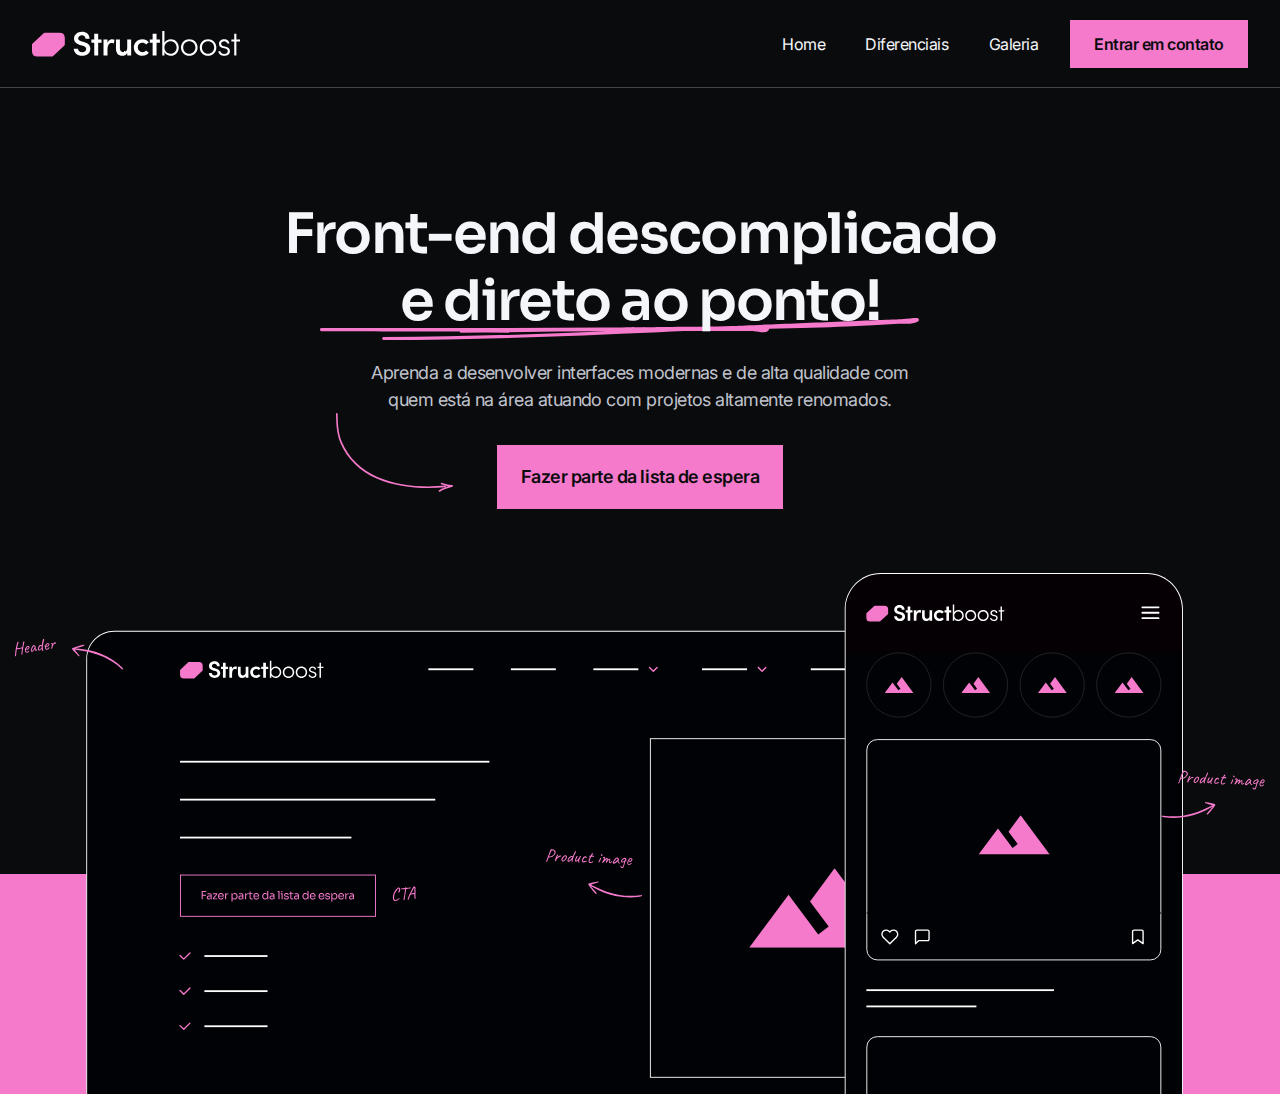
==== index.html @ 27dfd5f9 "aula 07 - section hero done" ====
<!DOCTYPE html>
<html lang="pt-br">
  <head>
    <meta charset="UTF-8" />
    <meta name="viewport" content="width=device-width, initial-scale=1.0" />
    <link rel="preconnect" href="https://fonts.googleapis.com" />
    <link rel="preconnect" href="https://fonts.gstatic.com" crossorigin />
    <link
      href="https://fonts.googleapis.com/css2?family=Sora:wght@100..800&display=swap"
      rel="stylesheet"
    />
    <link rel="preconnect" href="https://fonts.googleapis.com" />
    <link rel="preconnect" href="https://fonts.gstatic.com" crossorigin />
    <link
      href="https://fonts.googleapis.com/css2?family=Inter:wght@100..900&display=swap"
      rel="stylesheet"
    />
    <link rel="stylesheet" href="css/main.css" />
    <link rel="stylesheet" href="css/components.css" />
    <link rel="stylesheet" href="css/grid.css" />
    <link rel="stylesheet" href="css/typograph.css" />
    <link rel="stylesheet" href="css/variables.css" />
    <link rel="stylesheet" href="css/reset.css" />
    <title>Structboost</title>
  </head>
  <body>
    <header>
      <div class="container">
        <a href="index.html" class="logo">
          <img src="imgs/logo.svg" alt="Logo Structboost" title="Structboost" />
        </a>
        <nav>
          <ul>
            <li><a href="#">Home</a></li>
            <li><a href="#">Diferenciais</a></li>
            <li><a href="#">Galeria</a></li>
          </ul>
          <button class="btn-primary">Entrar em contato</button>
        </nav>
      </div>
    </header>
    <section class="s-hero">
      <div class="container">
        <div class="text">
          <h1>Front-end descomplicado e direto ao ponto!</h1>
          <p>
            Aprenda a desenvolver interfaces modernas e de alta qualidade com
            quem está na área atuando com projetos altamente renomados.
          </p>
          <button class="btn-primary lg">Fazer parte da lista de espera</button>
          <img src="imgs/arrow.svg" class="arrow" alt="Imagem da seta" />
        </div>
      </div>
      <img
        src="imgs/hero-image.svg"
        alt="Ilustra Hero Imagem"
        class="ilustra"
      />
    </section>
  </body>
</html>
---- css/main.css ----
header {
  width: 100%;
  height: 8.8rem;
  display: flex;
  align-items: center;
  border-bottom: 1px solid rgba(255, 255, 255, 0.24);
}

header .container {
  display: flex;
  align-items: center;
  justify-content: space-between;
}

header nav {
  display: flex;
  align-items: center;
  gap: 3.2rem;
}

header nav ul {
  display: flex;
  /* align-items: center; NAO MUDA NADA */
  gap: 4rem;
}

header nav a {
  letter-spacing: -0.03em;
  letter-spacing: -0.48px;
  color: var(--gray-100);
  font-size: 1.6rem;
  transition: opacity 0.3s ease;
}

header nav a:hover {
  opacity: 0.7;
}

.s-hero {
  position: relative;
  width: 100%;
  padding-top: 11.3rem;
  /* height: 106.2rem; */

  display: flex;
  flex-direction: column;
  align-items: center;
  overflow: hidden;
}

.s-hero::after {
  content: "";
  width: 100%;
  height: 22rem;
  background-color: var(--pink-10);
  position: absolute;
  left: 0;
  bottom: 0;
  z-index: -1;
}

.s-hero .text {
  width: 100%;
  max-width: 71.9rem;
  margin: 0 auto;
  text-align: center;
  margin-bottom: 6.4rem;
  position: relative;
}

.s-hero .text h1 {
  font-weight: 600;
  letter-spacing: -0.03em;
  position: relative;
}

.s-hero .text h1::before {
  content: "";
  width: 100%;
  max-width: 59.9rem;
  height: 2.2rem;
  position: absolute;
  left: 3.9rem;
  bottom: -5px;
  background: url("/imgs/strokes.svg") no-repeat center center;
  z-index: -1;
}

.s-hero .text p {
  letter-spacing: -0.03em;
  color: var(--gray-300);

  max-width: 55.6rem;
  margin: 2.4rem auto 3.2rem auto;
}

.s-hero .text .arrow {
  position: absolute;
  left: 5.5rem;
  bottom: 1.7rem;
}

.s-hero .ilustra {
  padding: 0 15px;
}
---- css/components.css ----
.btn-primary {
  padding: 1.6rem 2.4rem;
  background-color: var(--pink-10);
  font-weight: 600;
  font-size: 1.6rem;
  line-height: 100%;
  letter-spacing: -0.48px;
  color: var(--gray-900);
  transition: background-color 0.3s ease;
}

.btn-primary.lg {
  padding: 2.3rem 2.4rem;
  font-size: 1.8rem;
}

.btn-primary.white {
  background-color: #fff;
}

.btn-primary.white:hover {
  background-color: var(--gray-900);
  color: #fff;
}

.btn-primary:hover {
  background-color: var(--pink-20);
}

.s-transformando {
  display: flex;
  gap: 3.2rem;
}

.item-digital {
  flex: 1;
  max-width: 38.4rem;
}

.item-digital .icon {
  width: 40px;
  height: 40px;
  display: flex;
  align-items: center;
  justify-content: center;
  margin-bottom: 1.6rem;
}

.item-digital .info h6 {
  margin-bottom: 0.8rem;
}

.item-digital .info p {
  color: var(--gray-600);
}

.card-post {
  padding: 2.4rem;
  border: 2px solid rgba(255, 255, 255, 0.08);
  background-color: rgba(255, 255, 255, 0.02);
}

.card-post .tag {
  display: inline-block;
  padding: 0.8rem 2.2rem;
  border-radius: 100px;
  text-transform: uppercase;
  background: rgba(255, 255, 255, 0.1);

  font-family: var(--second-family);
  font-weight: 600;
  font-size: 1.4rem;
  line-height: 100%;
  letter-spacing: 0.126rem;
  color: var(--gray-100);
  margin-bottom: 4.5rem;
}

.card-post .image {
  width: 100%;
  display: flex;
  align-items: center;
  justify-content: center;
  margin-bottom: 6.4rem;
}

.card-post .text {
  width: 100%;
  /* max-width: 48.2rem; tive que aumentar pra ficar so em 2 linhas */
  max-width: 50.8rem;
}

.card-post .text h6 {
  letter-spacing: -0.66px;
  margin-bottom: 0.8rem;
}

.card-post .text p {
  font-size: 1.6rem;
  /* letter-spacing: 0.48px; tava impedidndo de ficar igual o design */
  color: var(--gray-600);
}
---- css/grid.css ----
.container {
  /*sempre pegar a largura toda do seu parent*/
  width: 100%;
  /*crescer até esse valor, pode diminuir, mas nunca ultrapassar 
    calculo do max-width:
    1 - 1216px 
    é retirado 30 desse valor por causa do padding 15px (30px)
    então somamos, o padding dado ao max-width: 1216 + 30 = 1246
  */
  max-width: 124.6rem;
  /* espaço de respiro, quando tivermos em telas menores que max-width */
  padding: 0 1.5rem;
  /* centralizar o container e seu conteudo */
  margin: 0 auto;
}
---- css/typograph.css ----
h1,
h2,
h3,
h4,
h5,
h6 {
  font-family: var(--second-family);
  line-height: 120%;
}

h1,
h2,
h3,
h4 {
  font-weight: 700;
}

h5,
h6 {
  font-weight: 600;
}

h1 {
  font-size: 5.6rem;
}

h2 {
  font-size: 4.8rem;
}

h3 {
  font-size: 4rem;
}

h4 {
  font-size: 2.8rem;
}

h5 {
  font-size: 2.4rem;
}

h6 {
  /* no figma mostra font-weight: 700 */
  font-size: 2.2rem;
}

p {
  font-size: 1.8rem;
  line-height: 150%;
}
---- css/variables.css ----
:root {
  --pink-10: #f67acb;
  --pink-20: #cf62a9;
  --pink-30: #9d457f;

  --gray-900: #0a0b0d;
  --gray-800: #393b42;
  --gray-700: #5c5f69;
  --gray-600: #787c87;
  --gray-500: #979ba6;
  --gray-400: #abafba;
  --gray-300: #c0c3cc;
  --gray-200: #dfe1e8;
  --gray-100: #f5f6fa;

  --font-family: "Inter", sans-serif;
  --second-family: "Sora", sans-serif;
}
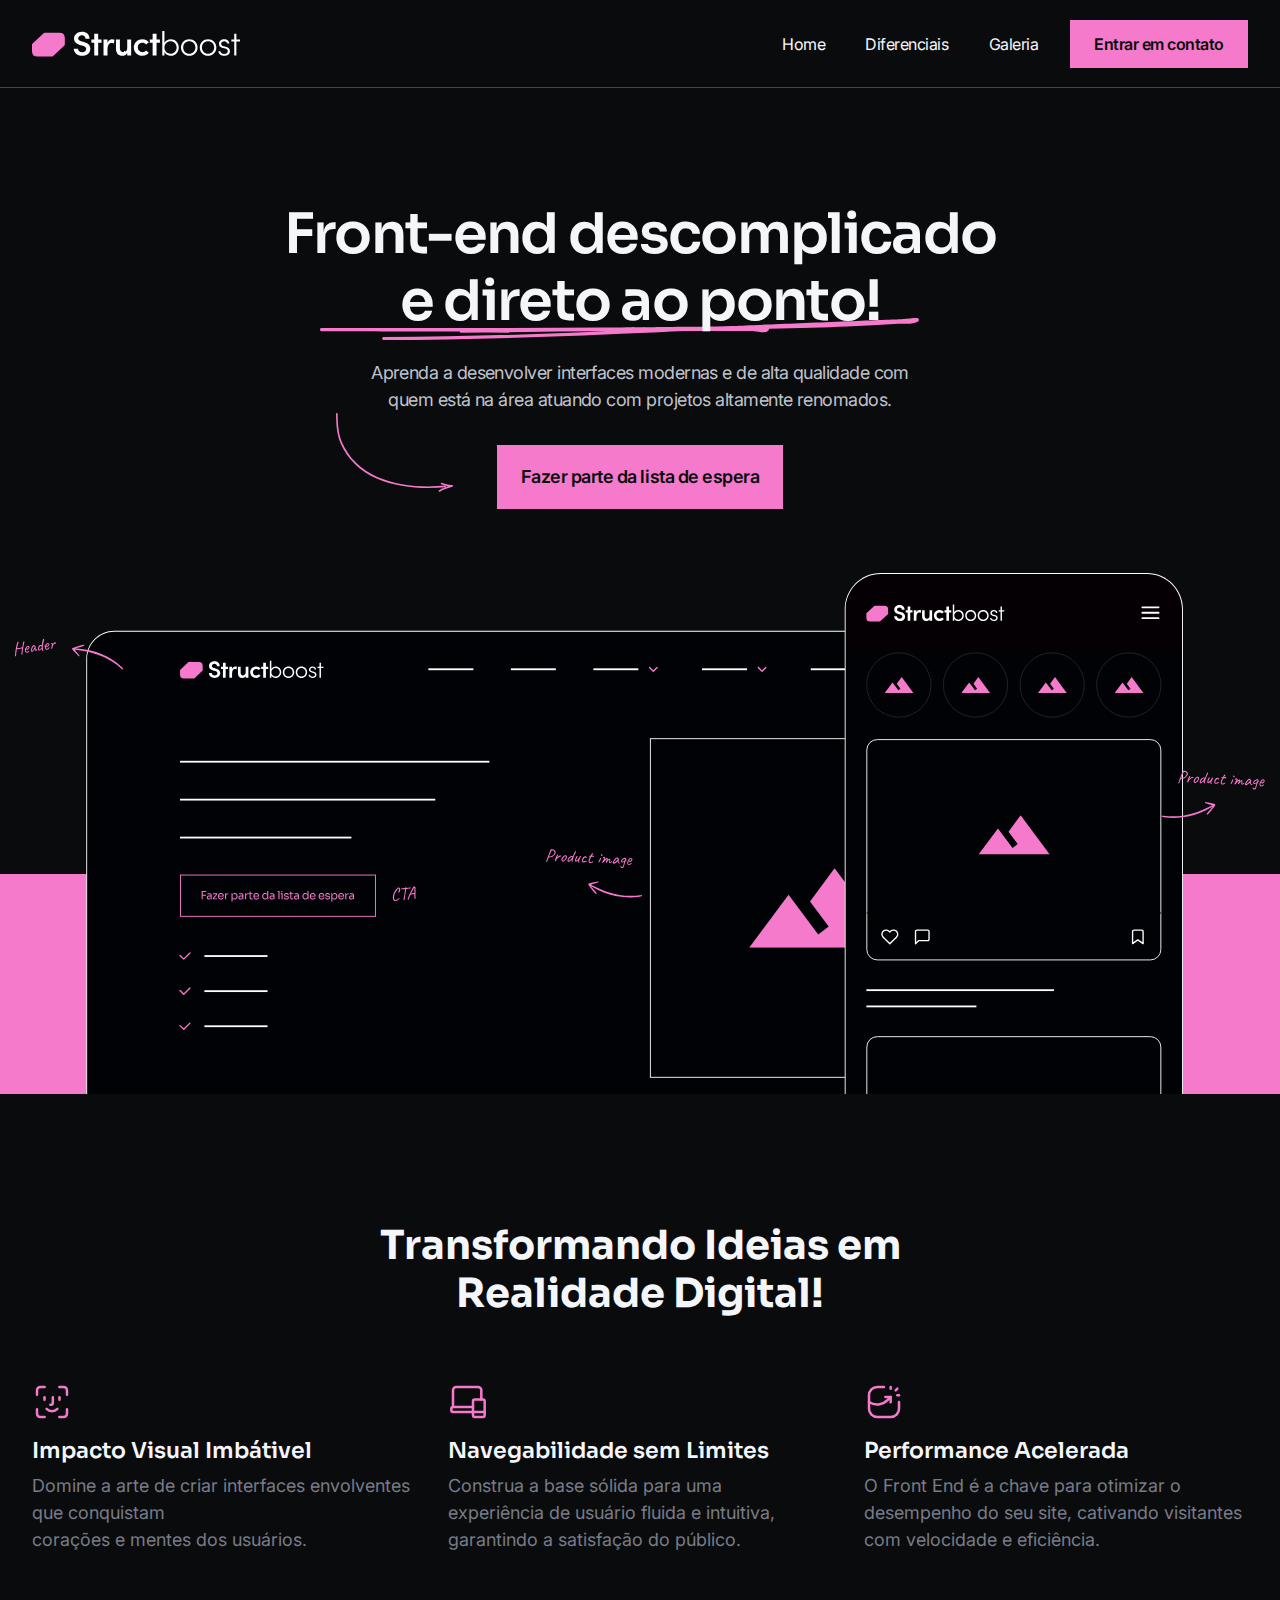
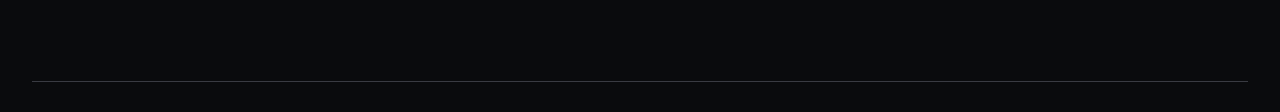
==== commit 2bddd749: "section transformacao digital - aula 08" ====
--- a/index.html
+++ b/index.html
@@ -57,5 +57,56 @@
         class="ilustra"
       />
     </section>
+    <section class="s-digital">
+      <div class="container">
+        <h3>Transformando Ideias em Realidade Digital!</h3>
+        <ul>
+          <li>
+            <div class="item-digital">
+              <div class="icon">
+                <img src="imgs/icon-impacto.svg" alt="icon" />
+              </div>
+              <div class="info">
+                <h6>Impacto Visual Imbátivel</h6>
+                <p>
+                  Domine a arte de criar interfaces envolventes que conquistam
+                  <br />
+                  corações e mentes dos usuários.
+                </p>
+              </div>
+            </div>
+          </li>
+          <li>
+            <div class="item-digital">
+              <div class="icon">
+                <img src="imgs/icon-nav.svg" alt="icon" />
+              </div>
+              <div class="info">
+                <h6>Navegabilidade sem Limites</h6>
+                <p>
+                  Construa a base sólida para uma <br />
+                  experiência de usuário fluida e intuitiva, garantindo a
+                  satisfação do público.
+                </p>
+              </div>
+            </div>
+          </li>
+          <li>
+            <div class="item-digital">
+              <div class="icon">
+                <img src="imgs/icon-perfomance.svg" alt="icon" />
+              </div>
+              <div class="info">
+                <h6>Performance Acelerada</h6>
+                <p>
+                  O Front End é a chave para otimizar o desempenho do seu site,
+                  cativando visitantes com velocidade e eficiência.
+                </p>
+              </div>
+            </div>
+          </li>
+        </ul>
+      </div>
+    </section>
   </body>
 </html>
--- a/css/main.css
+++ b/css/main.css
@@ -103,3 +103,22 @@
 .s-hero .ilustra {
   padding: 0 15px;
 }
+
+.s-digital {
+  padding-top: 12.8rem;
+}
+
+.s-digital h3 {
+  text-align: center;
+  max-width: 53.5rem;
+  margin: 0 auto;
+  margin-bottom: 6.4rem;
+}
+
+.s-digital ul {
+  display: flex;
+  justify-content: space-between;
+  padding-bottom: 12.8rem;
+  border-bottom: 1px solid var(--gray-800);
+  margin-bottom: 30px;
+}
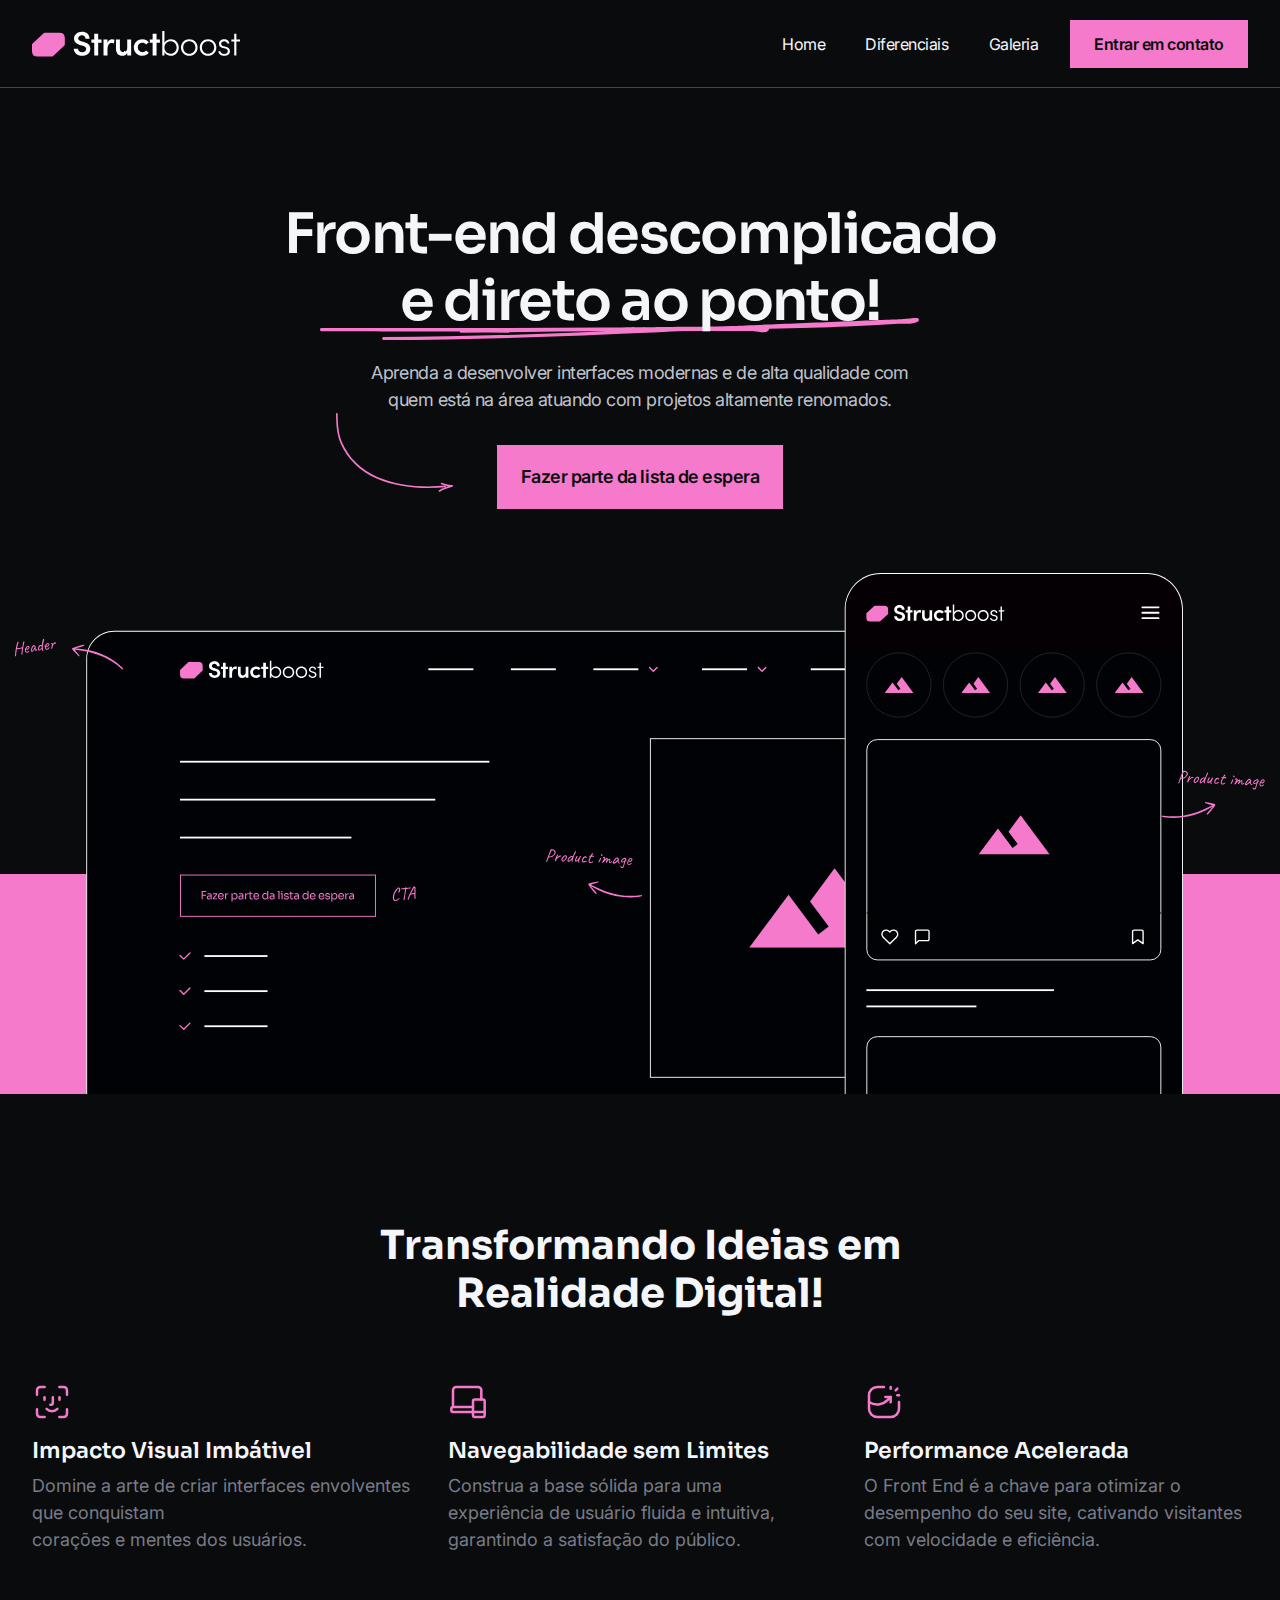
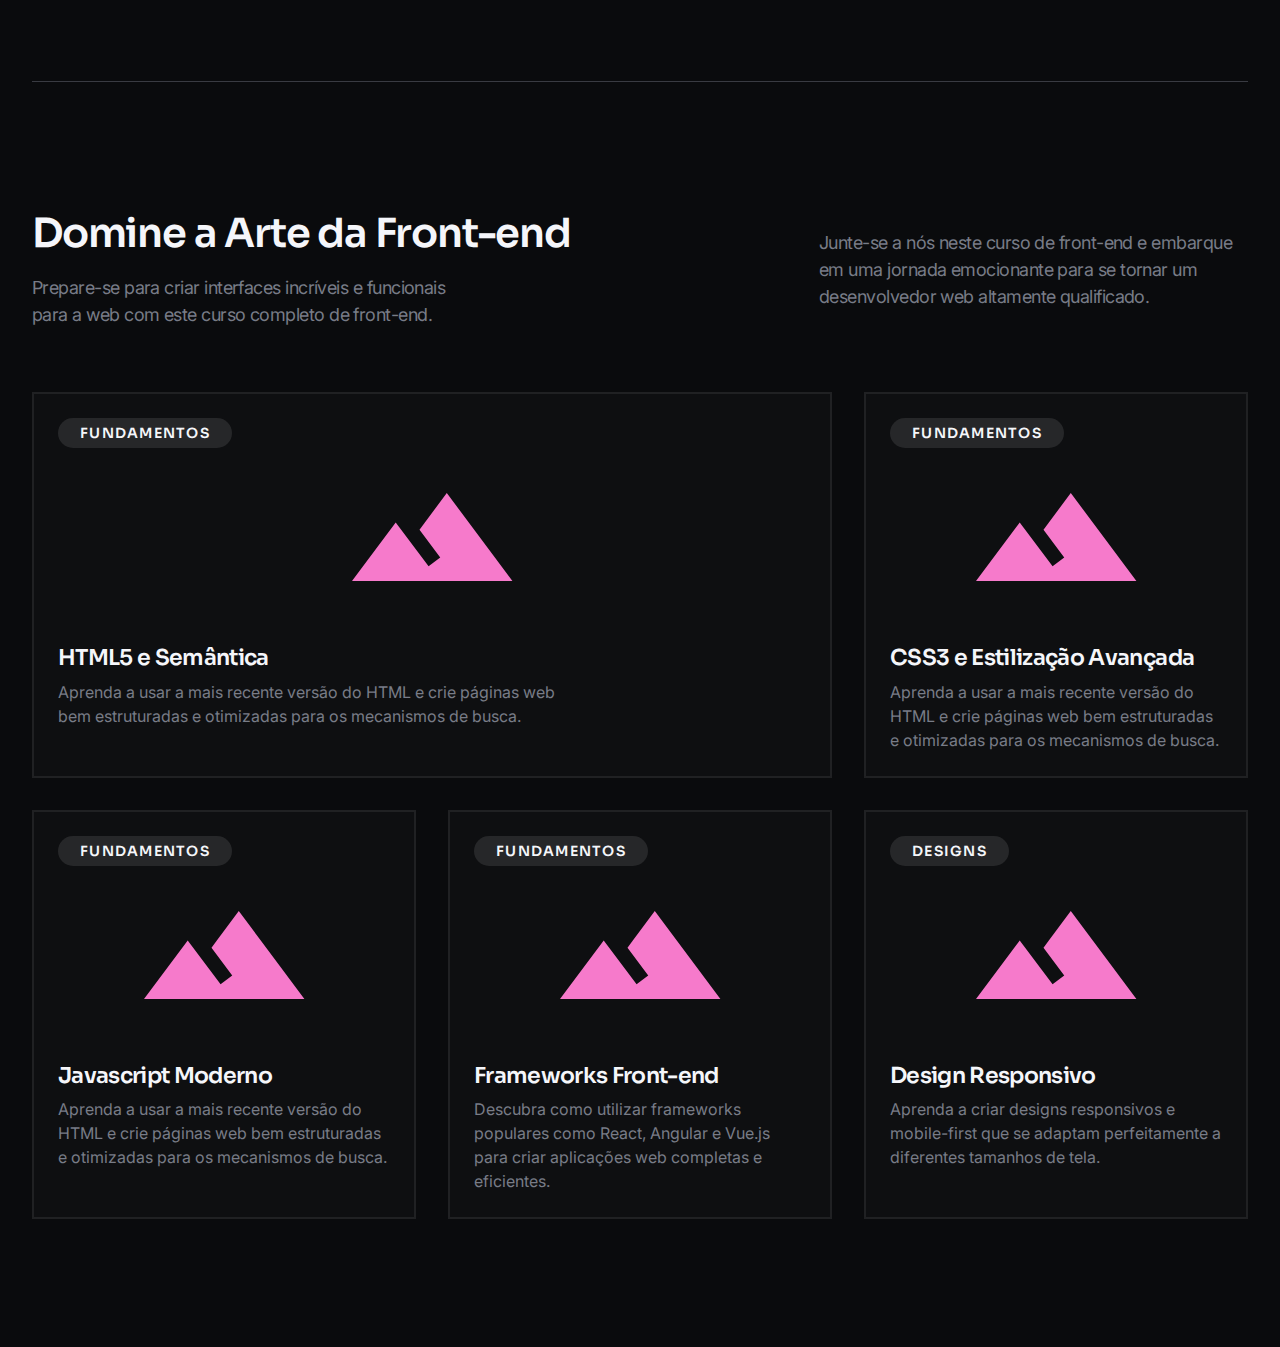
==== commit 003108dc: "section art front done" ====
--- a/index.html
+++ b/index.html
@@ -108,5 +108,92 @@
         </ul>
       </div>
     </section>
+    <section class="s-art-front">
+      <div class="container">
+        <div class="title-text">
+          <div class="left">
+            <h3>Domine a Arte da Front-end</h3>
+            <p>
+              Prepare-se para criar interfaces incríveis e funcionais para a web
+              com este curso completo de front-end.
+            </p>
+          </div>
+          <div class="right">
+            <p>
+              Junte-se a nós neste curso de front-end e embarque em uma jornada
+              emocionante para se tornar um desenvolvedor web altamente
+              qualificado.
+            </p>
+          </div>
+        </div>
+        <div class="all">
+          <div class="card-post">
+            <span class="tag">Fundamentos</span>
+            <div class="image">
+              <img src="imgs/post-image.svg" alt="" />
+            </div>
+            <div class="text">
+              <h6>HTML5 e Semântica</h6>
+              <p>
+                Aprenda a usar a mais recente versão do HTML e crie páginas web
+                bem estruturadas e otimizadas para os mecanismos de busca.
+              </p>
+            </div>
+          </div>
+          <div class="card-post">
+            <span class="tag">Fundamentos</span>
+            <div class="image">
+              <img src="imgs/post-image.svg" alt="" />
+            </div>
+            <div class="text">
+              <h6>CSS3 e Estilização Avançada</h6>
+              <p>
+                Aprenda a usar a mais recente versão do HTML e crie páginas web
+                bem estruturadas e otimizadas para os mecanismos de busca.
+              </p>
+            </div>
+          </div>
+          <div class="card-post">
+            <span class="tag">Fundamentos</span>
+            <div class="image">
+              <img src="imgs/post-image.svg" alt="" />
+            </div>
+            <div class="text">
+              <h6>Javascript Moderno</h6>
+              <p>
+                Aprenda a usar a mais recente versão do HTML e crie páginas web
+                bem estruturadas e otimizadas para os mecanismos de busca.
+              </p>
+            </div>
+          </div>
+          <div class="card-post">
+            <span class="tag">Fundamentos</span>
+            <div class="image">
+              <img src="imgs/post-image.svg" alt="" />
+            </div>
+            <div class="text">
+              <h6>Frameworks Front-end</h6>
+              <p>
+                Descubra como utilizar frameworks populares como React, Angular
+                e Vue.js para criar aplicações web completas e eficientes.
+              </p>
+            </div>
+          </div>
+          <div class="card-post">
+            <span class="tag">Designs</span>
+            <div class="image">
+              <img src="imgs/post-image.svg" alt="" />
+            </div>
+            <div class="text">
+              <h6>Design Responsivo</h6>
+              <p>
+                Aprenda a criar designs responsivos e mobile-first que se
+                adaptam perfeitamente a diferentes tamanhos de tela.
+              </p>
+            </div>
+          </div>
+        </div>
+      </div>
+    </section>
   </body>
 </html>
--- a/css/main.css
+++ b/css/main.css
@@ -120,5 +120,49 @@
   justify-content: space-between;
   padding-bottom: 12.8rem;
   border-bottom: 1px solid var(--gray-800);
-  margin-bottom: 30px;
 }
+
+.s-art-front {
+  padding: 12.8rem 0;
+}
+
+.s-art-front .title-text {
+  display: flex;
+  align-items: center;
+  justify-content: space-between;
+  margin-bottom: 6.4rem;
+}
+
+.s-art-front .title-text p {
+  letter-spacing: -0.03em;
+  color: var(--gray-600);
+}
+
+.s-art-front .title-text .left {
+  max-width: 53.9rem;
+}
+
+.s-art-front .title-text .right {
+  max-width: 42.9rem;
+}
+
+.s-art-front .title-text h3 {
+  font-weight: 600;
+  letter-spacing: -0.03em;
+}
+
+.s-art-front .title-text .left p {
+  max-width: 45.2rem;
+  margin-top: 1.6rem;
+}
+
+.s-art-front .all {
+  display: grid;
+  grid-template-columns: repeat(3, 1fr);
+  gap: 3.2rem;
+}
+
+.s-art-front .all .card-post:first-child {
+  /* grid-column: 1 / 3; */
+  grid-column: span 2;
+}
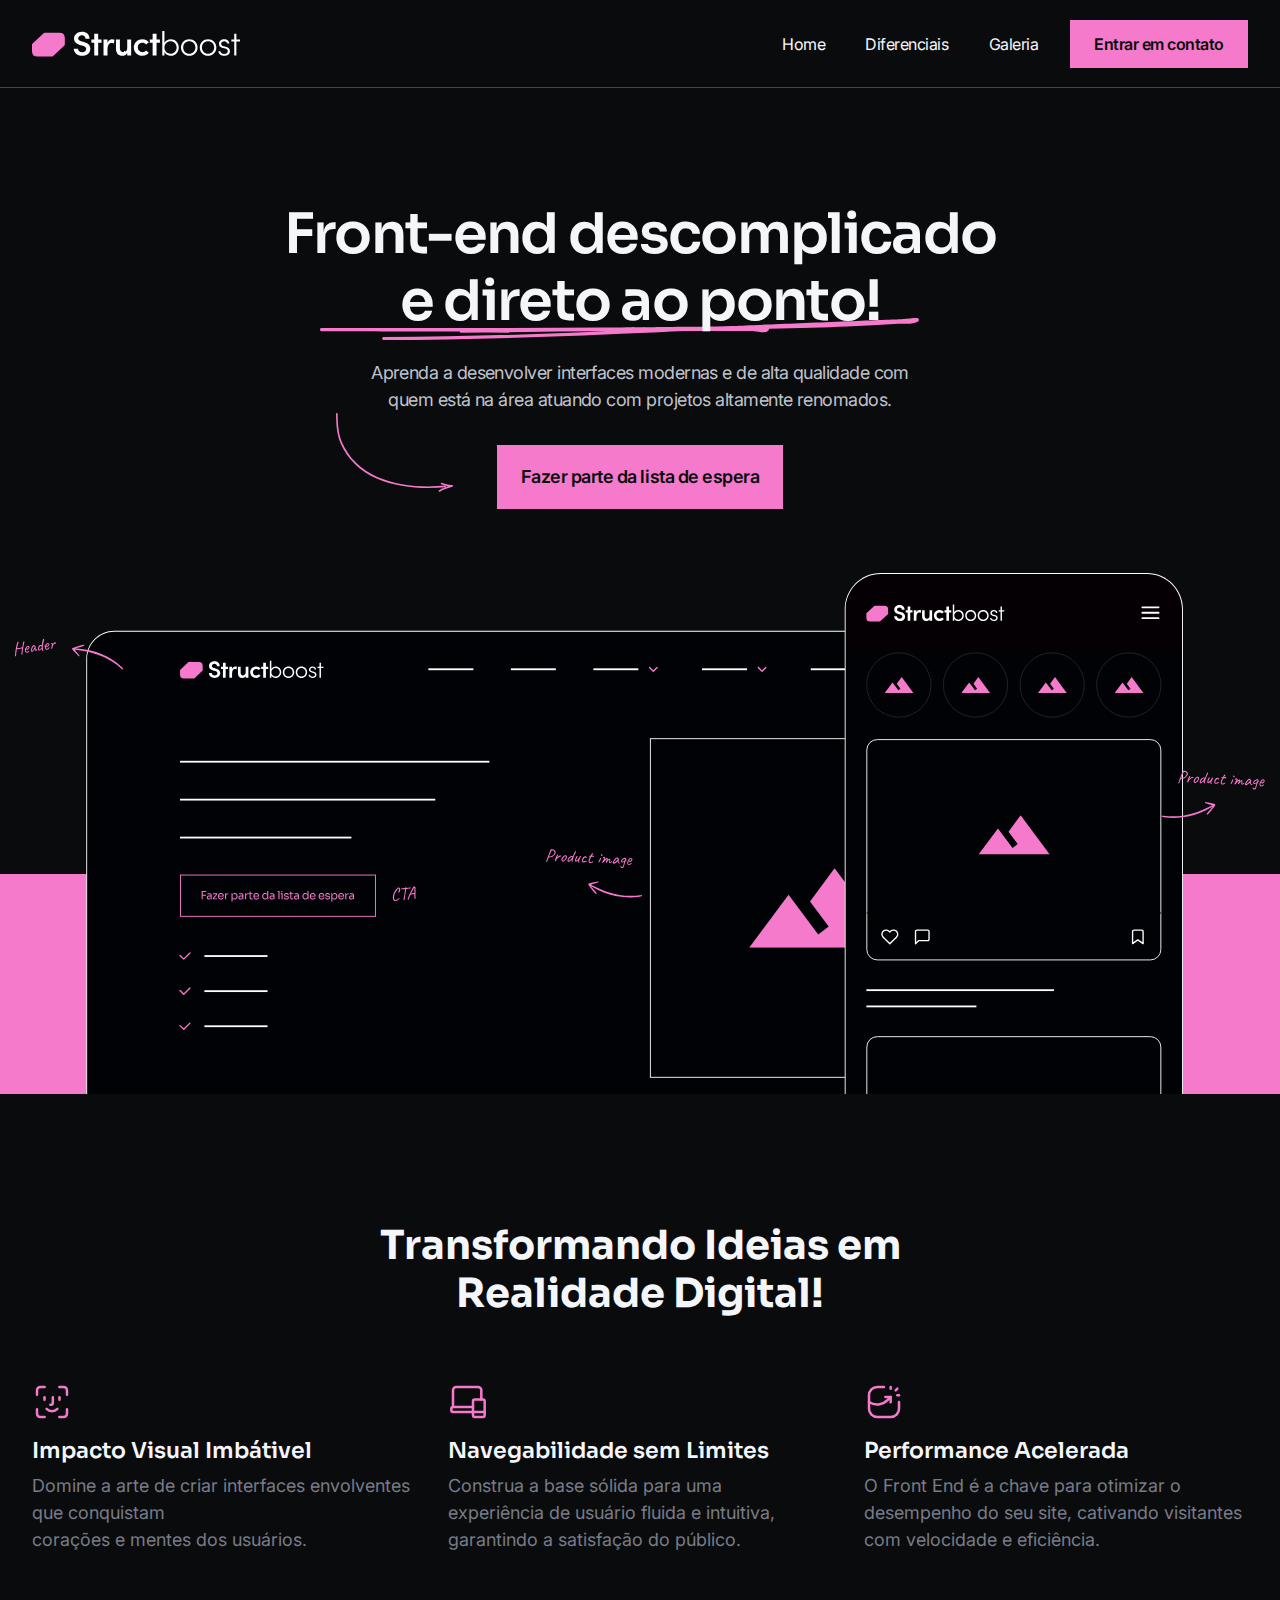
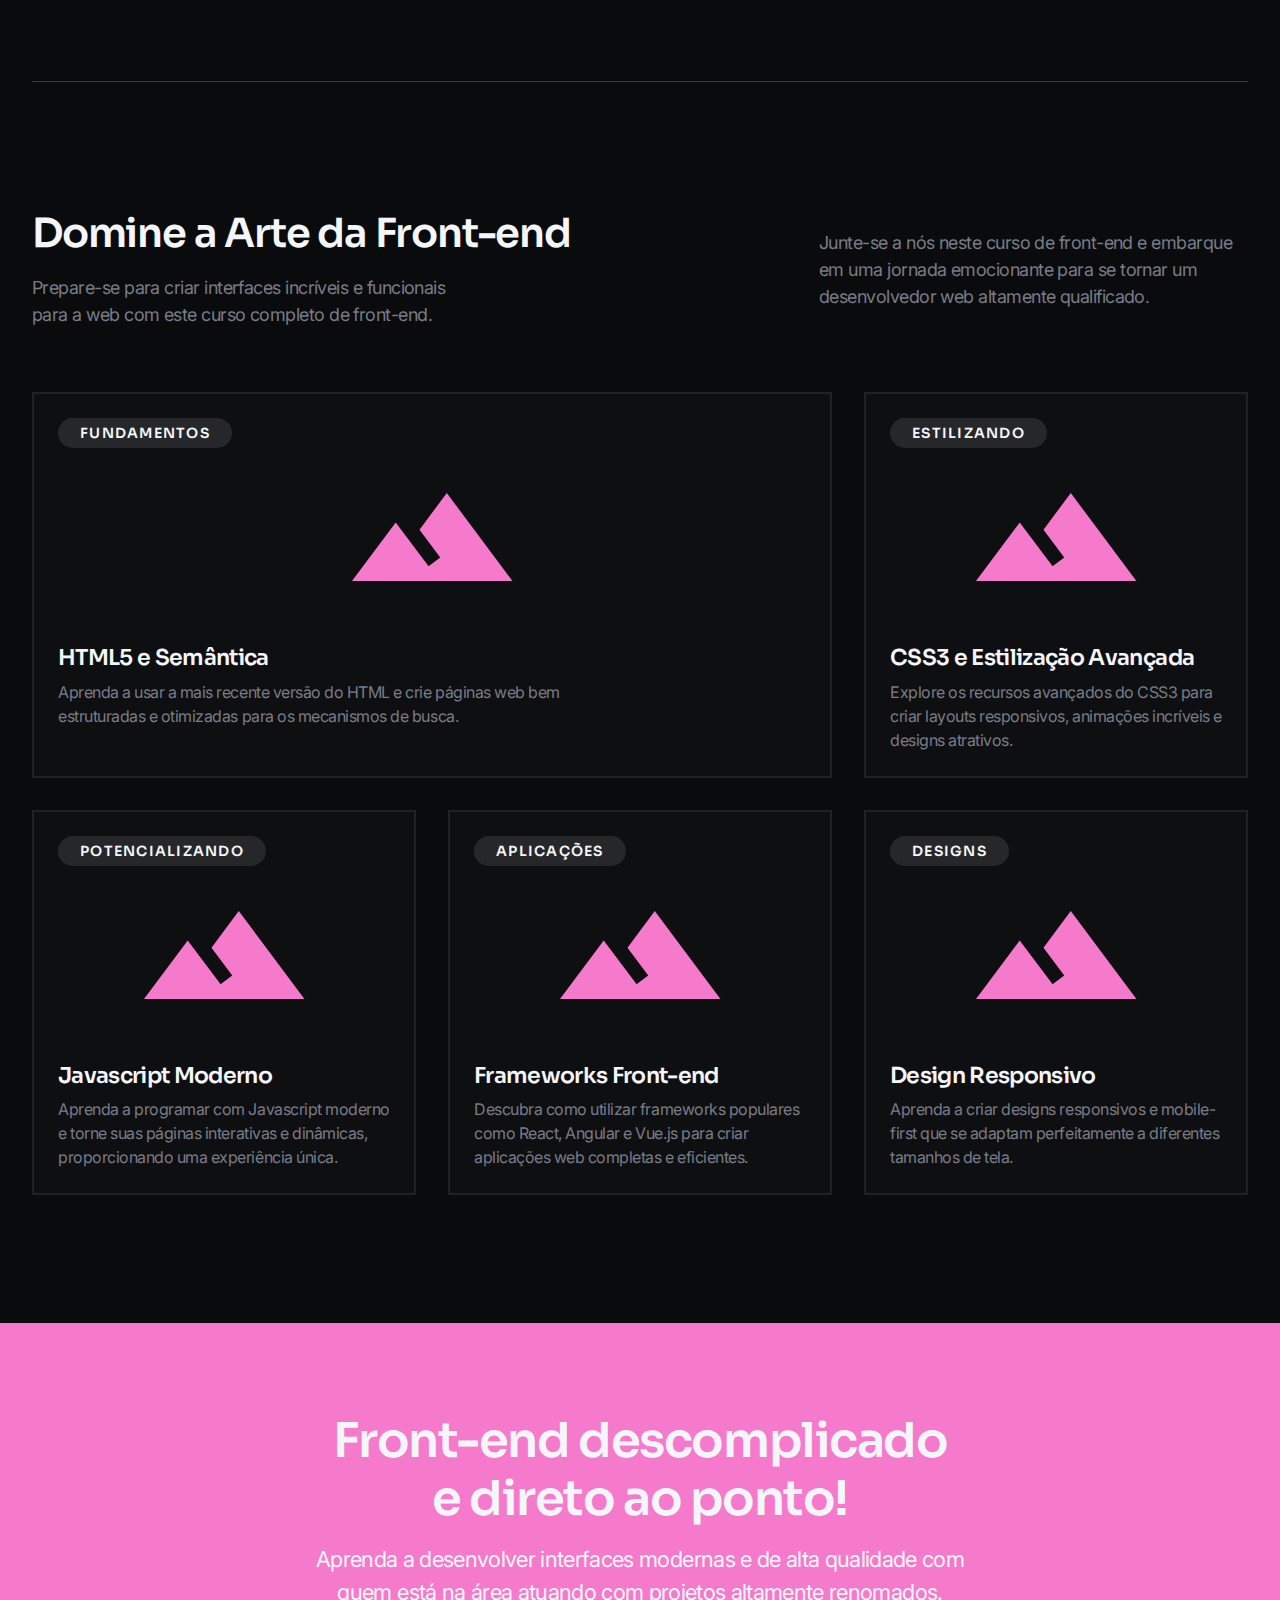
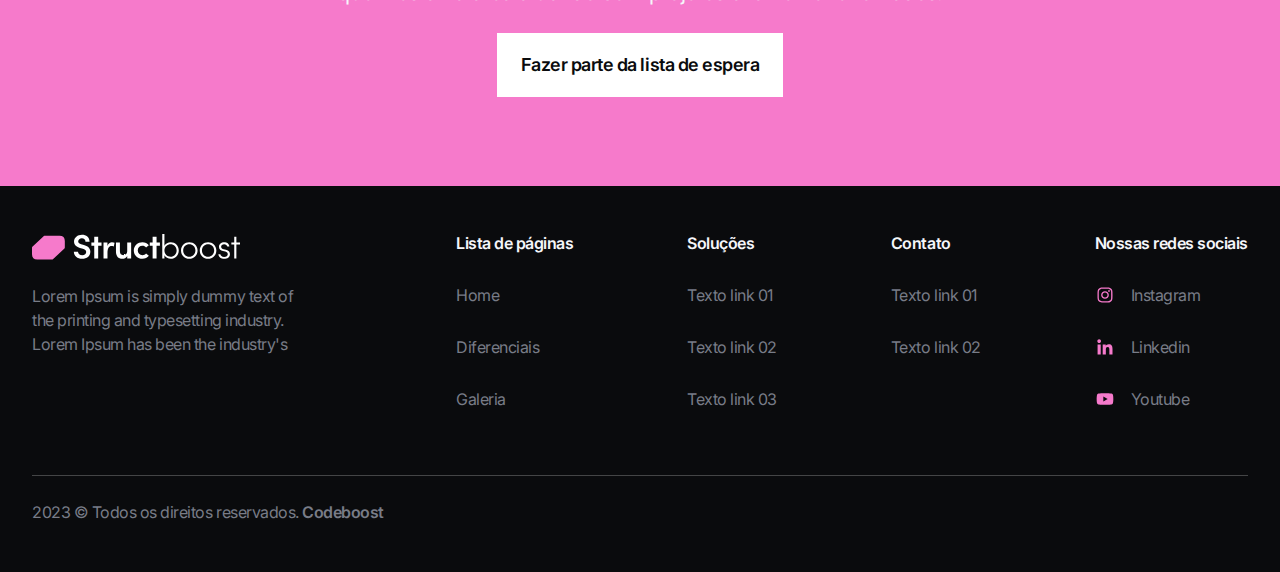
==== commit ebb1070c: "Footer done" ====
--- a/index.html
+++ b/index.html
@@ -141,33 +141,33 @@
             </div>
           </div>
           <div class="card-post">
-            <span class="tag">Fundamentos</span>
+            <span class="tag">Estilizando</span>
             <div class="image">
               <img src="imgs/post-image.svg" alt="" />
             </div>
             <div class="text">
               <h6>CSS3 e Estilização Avançada</h6>
               <p>
-                Aprenda a usar a mais recente versão do HTML e crie páginas web
-                bem estruturadas e otimizadas para os mecanismos de busca.
-              </p>
-            </div>
-          </div>
-          <div class="card-post">
-            <span class="tag">Fundamentos</span>
+                Explore os recursos avançados do CSS3 para criar layouts
+                responsivos, animações incríveis e designs atrativos.
+              </p>
+            </div>
+          </div>
+          <div class="card-post">
+            <span class="tag">Potencializando</span>
             <div class="image">
               <img src="imgs/post-image.svg" alt="" />
             </div>
             <div class="text">
               <h6>Javascript Moderno</h6>
               <p>
-                Aprenda a usar a mais recente versão do HTML e crie páginas web
-                bem estruturadas e otimizadas para os mecanismos de busca.
-              </p>
-            </div>
-          </div>
-          <div class="card-post">
-            <span class="tag">Fundamentos</span>
+                Aprenda a programar com Javascript moderno e torne suas páginas
+                interativas e dinâmicas, proporcionando uma experiência única.
+              </p>
+            </div>
+          </div>
+          <div class="card-post">
+            <span class="tag">Aplicações</span>
             <div class="image">
               <img src="imgs/post-image.svg" alt="" />
             </div>
@@ -195,5 +195,82 @@
         </div>
       </div>
     </section>
+    <section class="s-newsletter">
+      <div class="container">
+        <h2>Front-end descomplicado e direto ao ponto!</h2>
+        <p>
+          Aprenda a desenvolver interfaces modernas e de alta qualidade com quem
+          está na área atuando com projetos altamente renomados.
+        </p>
+        <button class="btn-primary lg white">
+          Fazer parte da lista de espera
+        </button>
+      </div>
+    </section>
+    <footer>
+      <div class="container">
+        <div class="main-area">
+          <div class="left">
+            <img src="imgs/logo.svg" alt="Logo Structboost" />
+            <p>
+              Lorem Ipsum is simply dummy text of the printing and typesetting
+              industry. Lorem Ipsum has been the industry's
+            </p>
+          </div>
+          <div class="right">
+            <div class="item-nav">
+              <h6>Lista de páginas</h6>
+              <ul>
+                <li><a href="#">Home</a></li>
+                <li><a href="#">Diferenciais</a></li>
+                <li><a href="#">Galeria</a></li>
+              </ul>
+            </div>
+            <div class="item-nav">
+              <h6>Soluções</h6>
+              <ul>
+                <li><a href="#">Texto link 01</a></li>
+                <li><a href="#">Texto link 02</a></li>
+                <li><a href="#">Texto link 03</a></li>
+              </ul>
+            </div>
+            <div class="item-nav">
+              <h6>Contato</h6>
+              <ul>
+                <li><a href="#">Texto link 01</a></li>
+                <li><a href="#">Texto link 02</a></li>
+              </ul>
+            </div>
+
+            <div class="item-nav">
+              <h6>Nossas redes sociais</h6>
+              <ul>
+                <li>
+                  <a href="#"
+                    ><img
+                      src="imgs/instagram-icon.svg"
+                      alt="Instagram"
+                    />Instagram</a
+                  >
+                </li>
+                <li>
+                  <a href="#"
+                    ><img src="imgs/linkedin.svg" alt="Linkedin" />Linkedin</a
+                  >
+                </li>
+                <li>
+                  <a href="#"
+                    ><img src="imgs/youtube.svg" alt="Youtube" />Youtube</a
+                  >
+                </li>
+              </ul>
+            </div>
+          </div>
+        </div>
+        <p class="copy">
+          2023 © Todos os direitos reservados. <strong>Codeboost</strong>
+        </p>
+      </div>
+    </footer>
   </body>
 </html>
--- a/css/main.css
+++ b/css/main.css
@@ -166,3 +166,96 @@
   /* grid-column: 1 / 3; */
   grid-column: span 2;
 }
+
+.s-newsletter {
+  padding: 8.9rem 0;
+  background-color: var(--pink-10);
+}
+
+.s-newsletter .container {
+  text-align: center;
+}
+
+.s-newsletter h2 {
+  max-width: 64.6rem;
+  margin: 0 auto;
+  font-weight: 600;
+  letter-spacing: -0.03em;
+  margin-bottom: 1.6rem;
+}
+
+.s-newsletter p {
+  max-width: 68.7rem;
+  margin: 0 auto;
+  font-size: 2.2rem;
+  letter-spacing: -0.03em;
+  margin-bottom: 24px;
+}
+
+footer {
+  padding: 4.8rem 0;
+}
+
+footer .main-area {
+  display: flex;
+  align-items: flex-start;
+  justify-content: space-between;
+  border-bottom: 1px solid rgba(255, 255, 255, 0.24);
+  padding-bottom: 6.6rem;
+  margin-bottom: 2.4rem;
+}
+
+footer .main-area .left {
+  max-width: 27.9rem;
+}
+
+footer .main-area .left p {
+  margin-top: 2.4rem;
+  font-size: 1.6rem;
+  letter-spacing: -0.03em;
+  color: var(--gray-600);
+}
+
+footer .main-area .right {
+  max-width: 79.2rem;
+  display: flex;
+  justify-content: space-between;
+  flex-grow: 1;
+}
+
+footer .main-area .item-nav h6 {
+  font-family: var(--font-family);
+  font-weight: 600;
+  font-size: 1.6rem;
+  letter-spacing: -0.03em;
+  color: var(--gray-100);
+  margin-bottom: 32px;
+}
+
+footer .main-area .item-nav ul li:not(:last-child) {
+  margin-bottom: 3.2rem;
+}
+
+footer .main-area .item-nav a {
+  font-size: 1.6rem;
+  letter-spacing: -0.03em;
+  color: var(--gray-600);
+  display: flex;
+  align-items: center;
+  gap: 1.6rem;
+  transition: color 0.3s ease;
+}
+
+footer .main-area .item-nav a:hover {
+  color: var(--gray-100);
+}
+
+footer .copy {
+  font-size: 1.6rem;
+  letter-spacing: -0.03em;
+  color: var(--gray-600);
+}
+
+footer .copy strong {
+  font-weight: 600;
+}
--- a/css/components.css
+++ b/css/components.css
@@ -99,4 +99,6 @@
   font-size: 1.6rem;
   /* letter-spacing: 0.48px; tava impedidndo de ficar igual o design */
   color: var(--gray-600);
+  font-size: 1.6rem;
+  letter-spacing: -0.03em;
 }
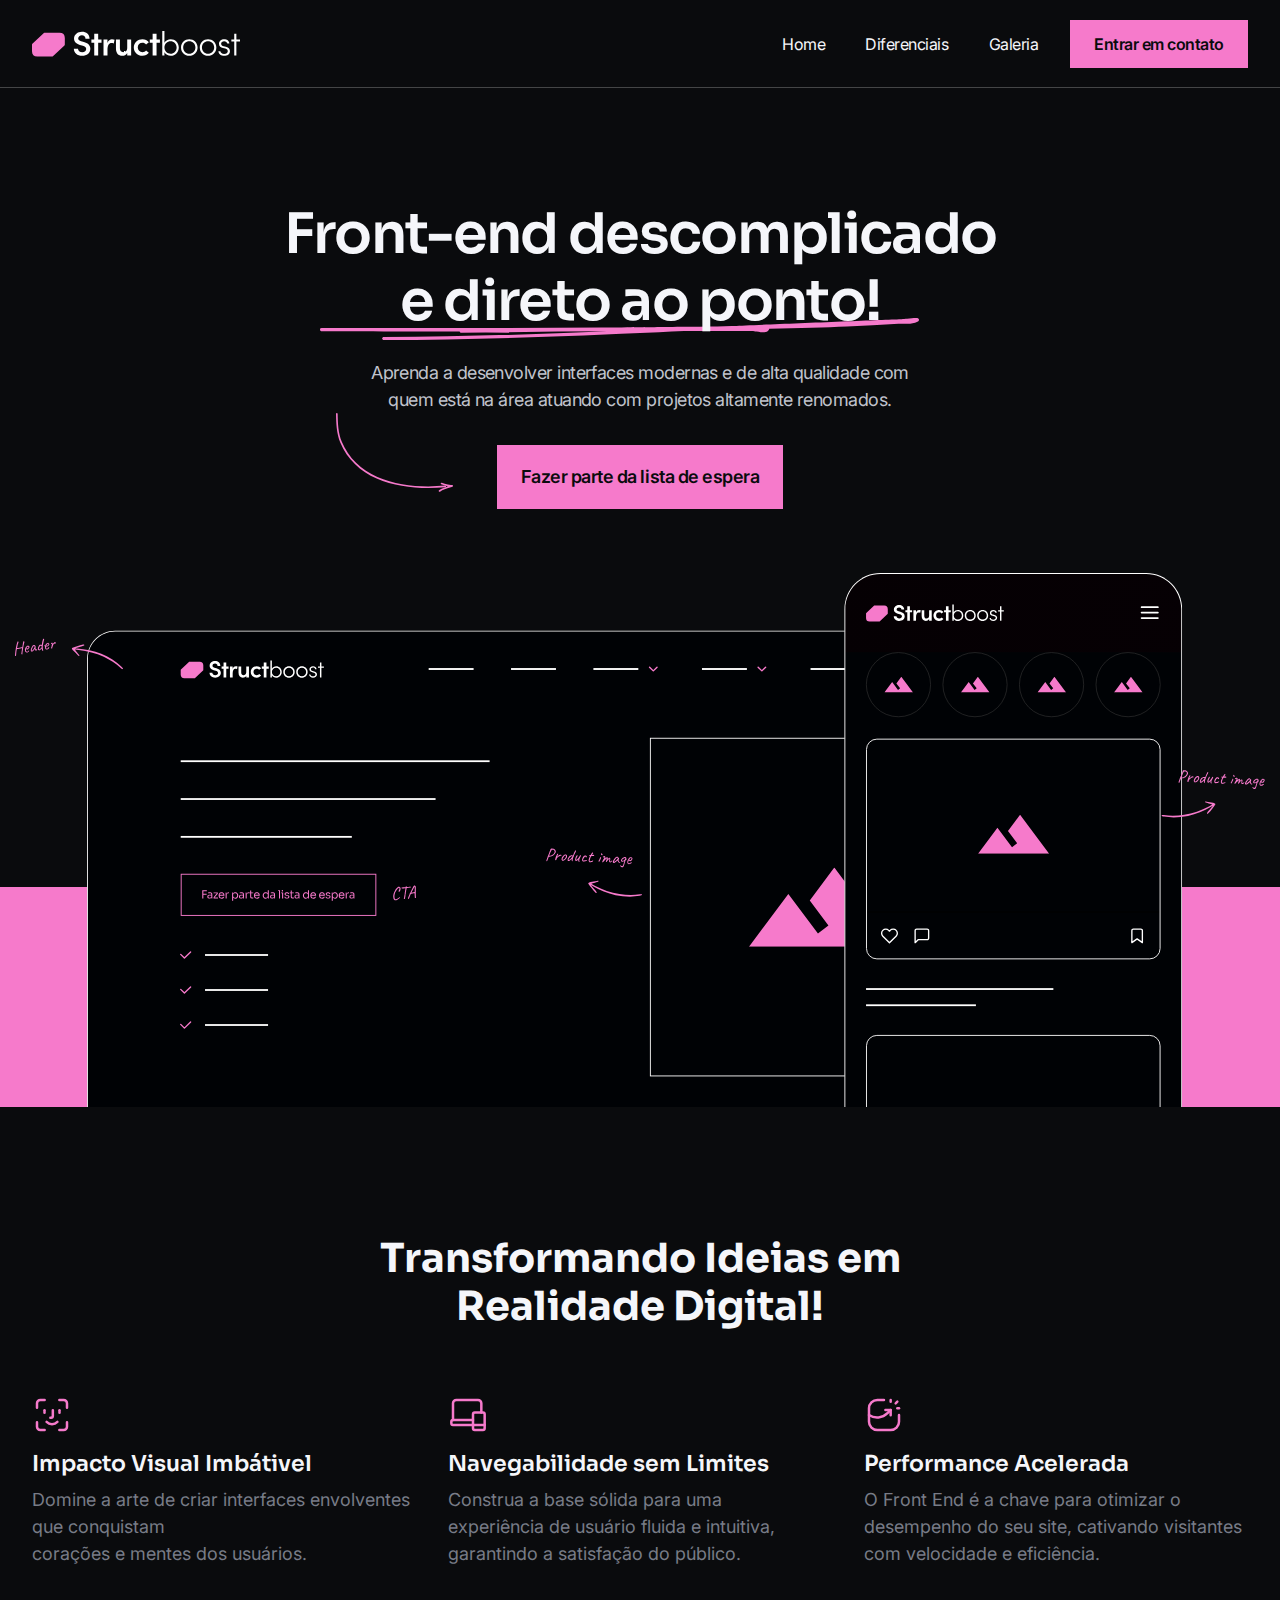
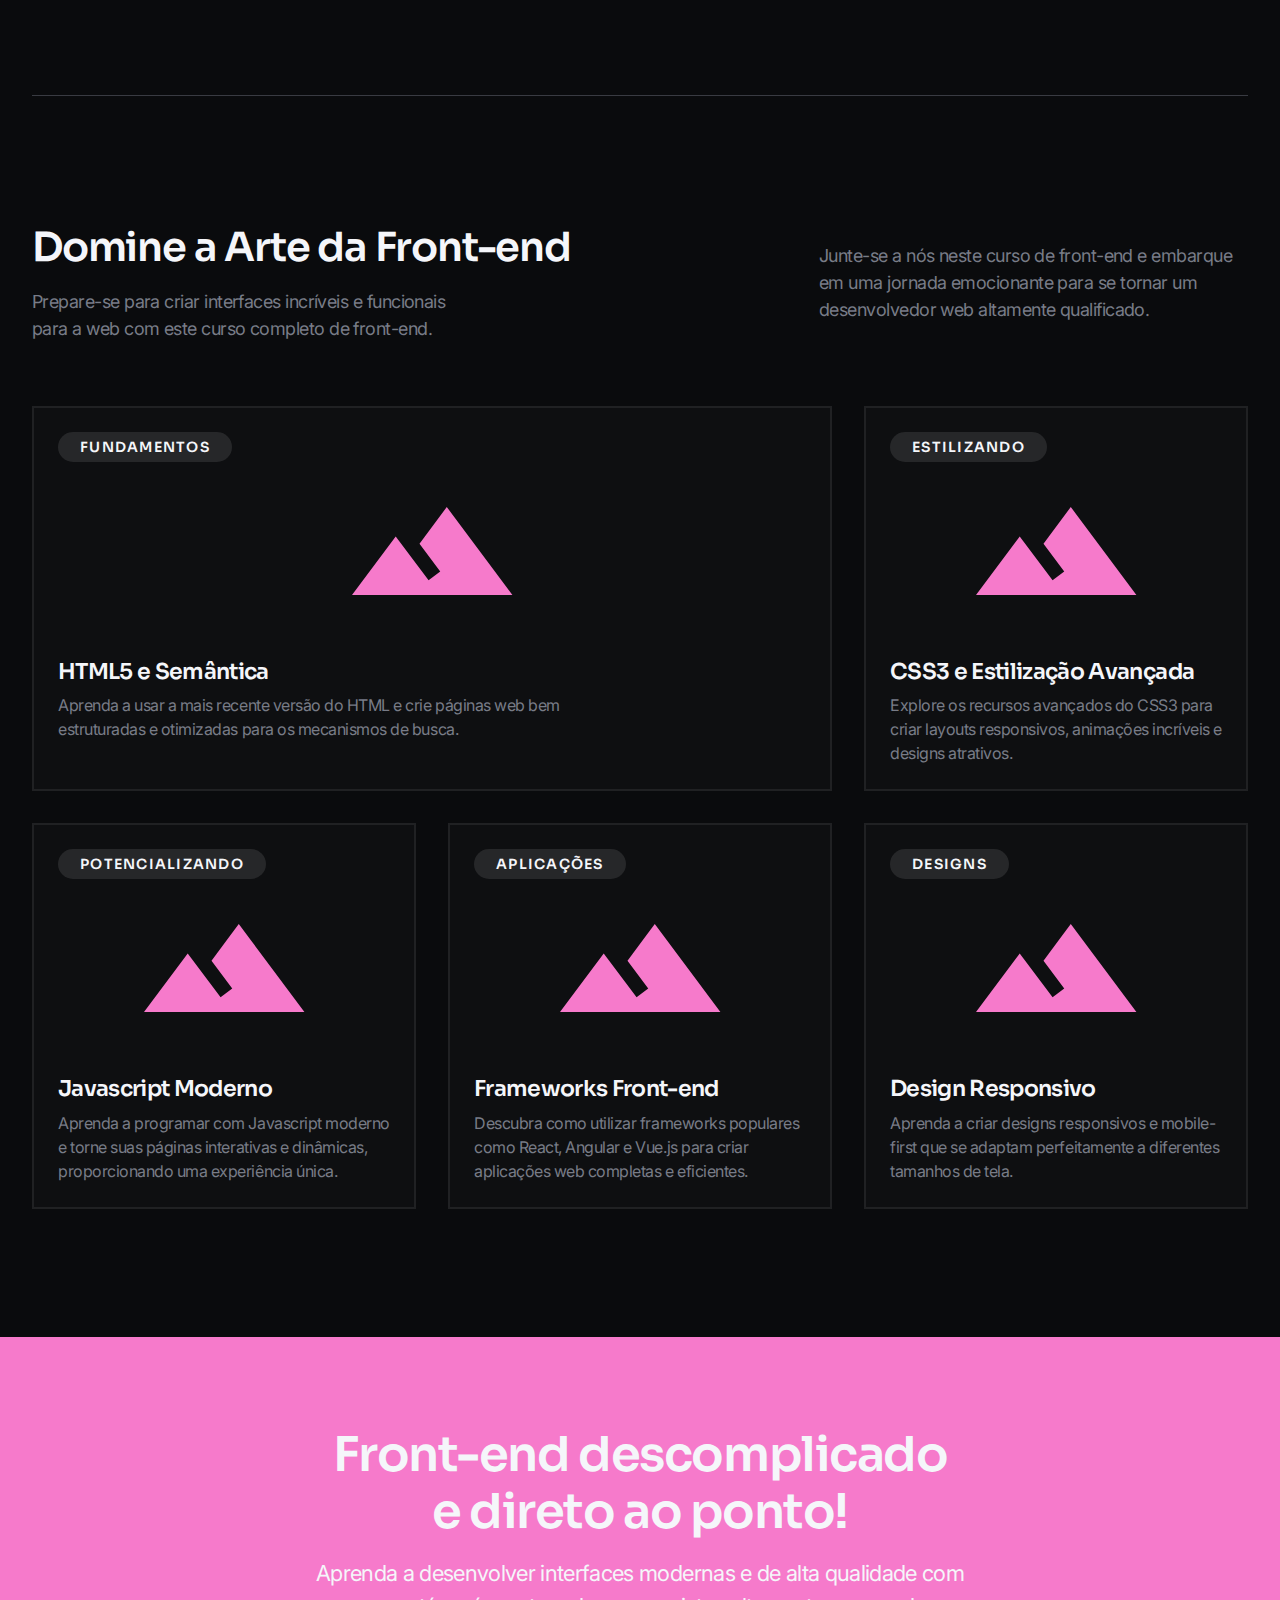
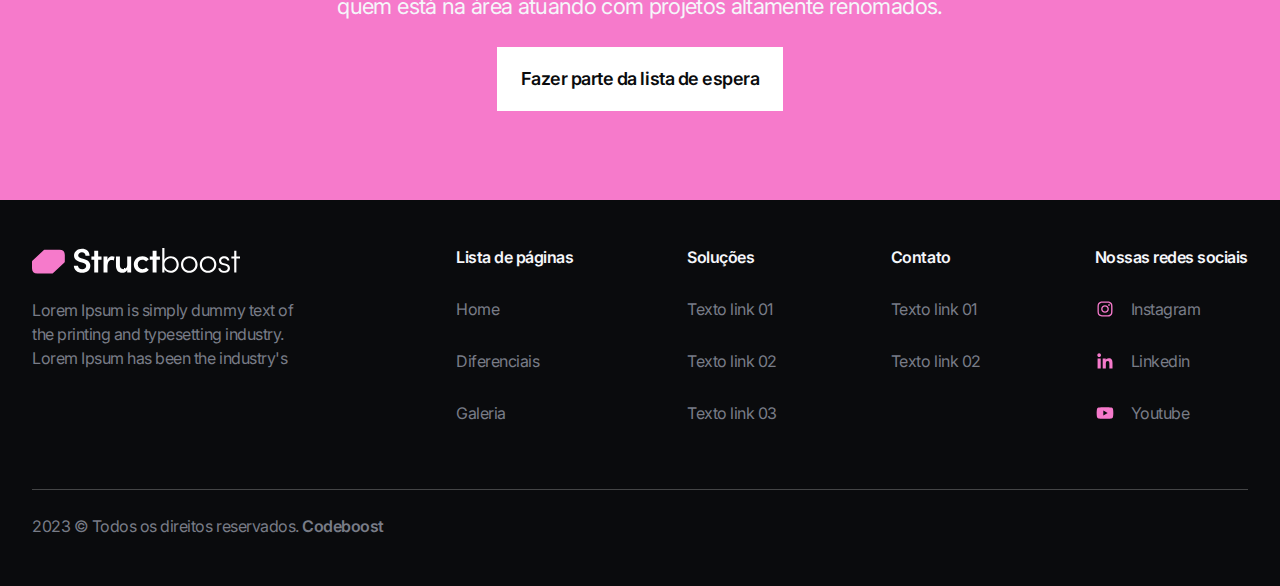
==== commit 6548598f: "Header e Hero responsivo done" ====
--- a/index.html
+++ b/index.html
@@ -29,6 +29,9 @@
         <a href="index.html" class="logo">
           <img src="imgs/logo.svg" alt="Logo Structboost" title="Structboost" />
         </a>
+        <button class="btn-menu">
+          <img src="imgs/menu.svg" alt="Icone menu hamburger" />
+        </button>
         <nav>
           <ul>
             <li><a href="#">Home</a></li>
@@ -52,9 +55,14 @@
         </div>
       </div>
       <img
-        src="imgs/hero-image.svg"
+        src="imgs/hero-ilustration.svg"
         alt="Ilustra Hero Imagem"
         class="ilustra"
+      />
+      <img
+        src="imgs/hero-mobile.svg"
+        alt="Ilustra Hero Mobile Imagem"
+        class="ilustra-mobile"
       />
     </section>
     <section class="s-digital">
--- a/css/main.css
+++ b/css/main.css
@@ -16,6 +16,10 @@
   display: flex;
   align-items: center;
   gap: 3.2rem;
+}
+
+header .btn-menu {
+  display: none;
 }
 
 header nav ul {
@@ -104,6 +108,10 @@
   padding: 0 15px;
 }
 
+.s-hero .ilustra-mobile {
+  display: none;
+}
+
 .s-digital {
   padding-top: 12.8rem;
 }
@@ -259,3 +267,112 @@
 footer .copy strong {
   font-weight: 600;
 }
+
+.hide {
+  display: none;
+}
+
+@media (max-width: 1200px) {
+  .s-digital {
+    display: none;
+  }
+
+  .s-art-front {
+    display: none;
+  }
+
+  .s-newsletter {
+    display: none;
+  }
+
+  footer {
+    display: none;
+  }
+}
+
+@media (max-width: 991px) {
+  .s-hero::after {
+    height: 13rem;
+  }
+}
+
+@media (max-width: 768px) {
+  header .btn-menu {
+    display: block;
+  }
+
+  header nav {
+    display: none;
+  }
+
+  .s-hero {
+    padding-top: 6rem;
+  }
+
+  .s-hero .text h1 {
+    max-width: 49rem;
+    margin: 0 auto;
+  }
+
+  .s-hero .text h1::before {
+    /* deixou a linha do tamanho do h1 (490px) */
+    background-size: 100%;
+    /* deixamos alinhado a esquerda do h1*/
+    left: 0;
+    bottom: -4px; /* -7px ficava bom*/
+  }
+
+  .s-hero .text p {
+    max-width: 41.6rem;
+  }
+
+  .s-hero .text .arrow {
+    left: 2rem;
+    max-width: 80px;
+    bottom: 3.7rem;
+  }
+}
+
+@media (max-width: 560px) {
+  header {
+    height: 7.2rem;
+  }
+
+  .logo {
+    max-width: 16rem;
+  }
+
+  .s-hero {
+    padding-top: 8.8rem;
+  }
+
+  .s-hero .text h1 {
+    font-size: 4rem;
+  }
+
+  .s-hero .text h1::before {
+    bottom: -6px;
+  }
+
+  .s-hero .text p {
+    font-size: 1.6rem;
+    margin-top: 8px;
+    margin-bottom: 24px;
+  }
+
+  .s-hero .text .arrow {
+    display: none;
+  }
+
+  .s-hero .ilustra {
+    display: none;
+  }
+
+  .s-hero .ilustra-mobile {
+    display: block;
+  }
+
+  .s-hero::after {
+    height: 22rem;
+  }
+}
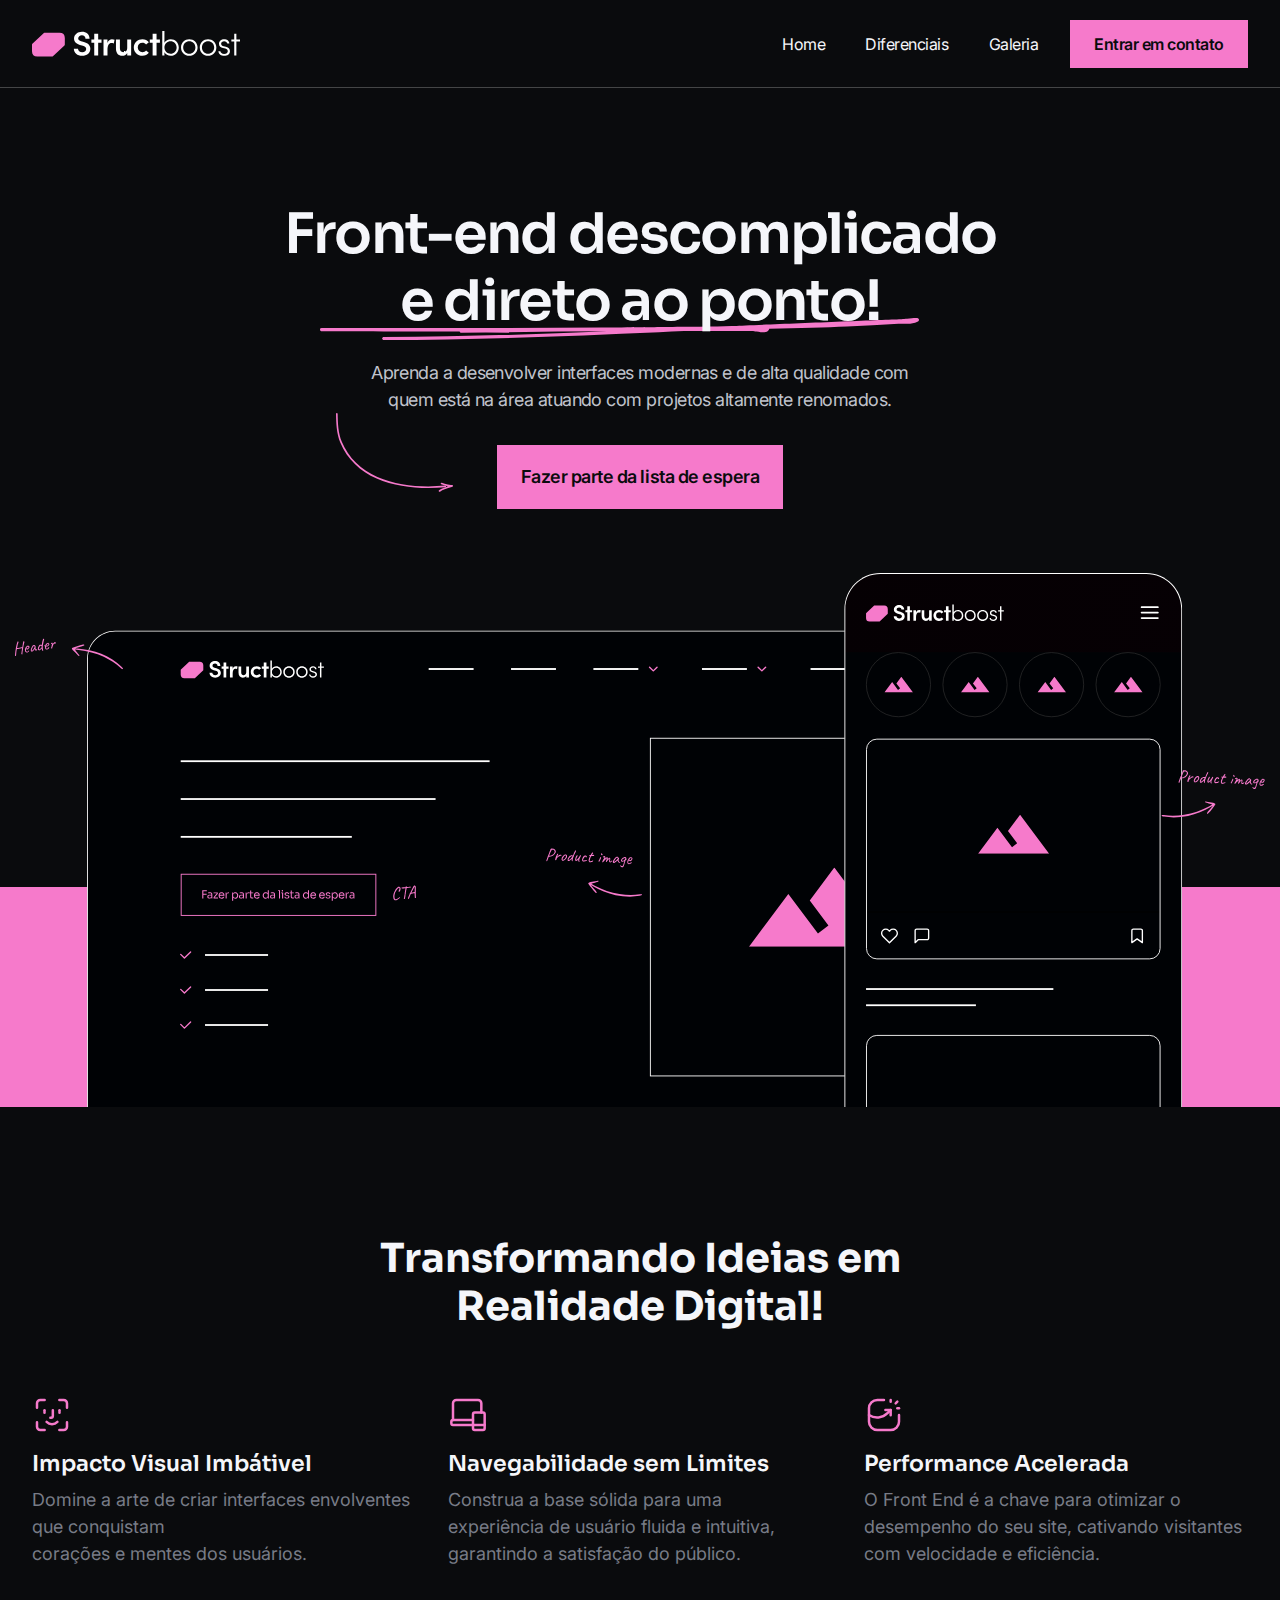
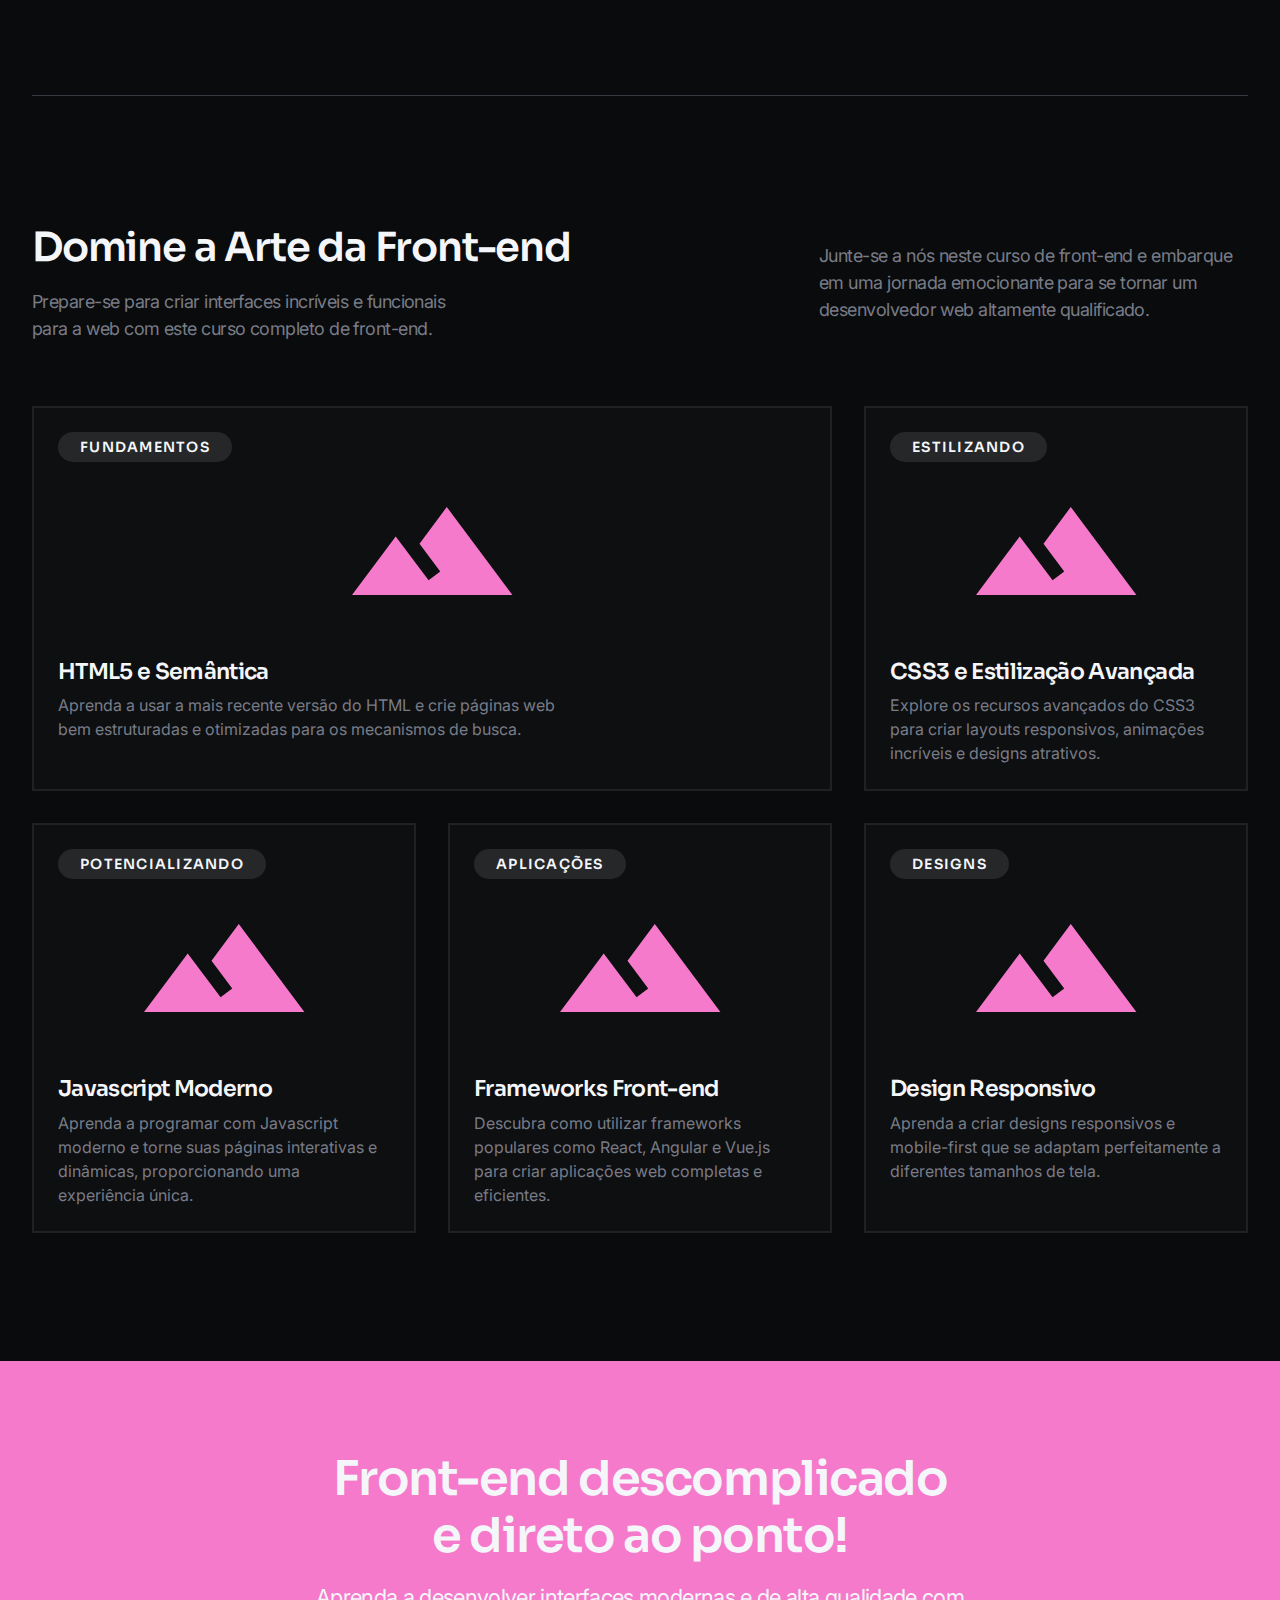
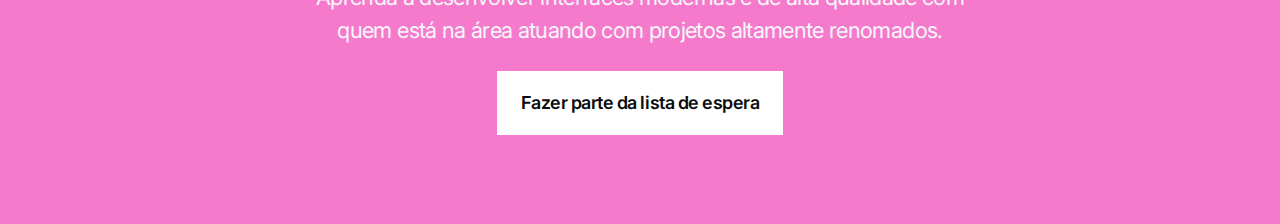
==== commit 32d73c30: "newsletter, art, digital responsivo DONE" ====
--- a/index.html
+++ b/index.html
@@ -215,7 +215,7 @@
         </button>
       </div>
     </section>
-    <footer>
+    <footer class="hide">
       <div class="container">
         <div class="main-area">
           <div class="left">
--- a/css/main.css
+++ b/css/main.css
@@ -86,7 +86,7 @@
   position: absolute;
   left: 3.9rem;
   bottom: -5px;
-  background: url("/imgs/strokes.svg") no-repeat center center;
+  background: url("../imgs/strokes.svg") no-repeat center center;
   z-index: -1;
 }
 
@@ -274,15 +274,33 @@
 
 @media (max-width: 1200px) {
   .s-digital {
-    display: none;
+    padding-top: 6.8rem;
+  }
+
+  .s-digital ul {
+    gap: 3.2rem;
+    padding-bottom: 6.8rem;
+  }
+
+  .item-digital .info p {
+    font-size: 1.6rem;
+  }
+
+  .item-digital .info h6 {
+    font-size: 2rem;
   }
 
   .s-art-front {
-    display: none;
-  }
-
-  .s-newsletter {
-    display: none;
+    padding: 6rem 0;
+  }
+
+  .s-art-front .all {
+    gap: 1.6rem;
+  }
+
+  .s-art-front .all .card-post:first-child,
+  .s-art-front .all .card-post:nth-child(2) {
+    grid-column: span 3;
   }
 
   footer {
@@ -293,6 +311,32 @@
 @media (max-width: 991px) {
   .s-hero::after {
     height: 13rem;
+  }
+
+  .s-digital ul {
+    flex-direction: column;
+    align-items: center;
+  }
+
+  .s-art-front .title-text {
+    flex-direction: column;
+    align-items: center;
+    margin-bottom: 4rem;
+  }
+
+  .s-art-front .title-text .left,
+  .s-art-front .title-text .right {
+    max-width: 100%;
+    text-align: center;
+  }
+
+  .s-art-front .title-text .right {
+    margin-top: 8px;
+  }
+
+  .s-art-front .title-text .left p {
+    max-width: 100%;
+    margin-top: 8px;
   }
 }
 
@@ -331,6 +375,15 @@
     max-width: 80px;
     bottom: 3.7rem;
   }
+
+  .s-art-front .all {
+    grid-template-columns: 1fr;
+  }
+
+  .s-art-front .all .card-post:first-child,
+  .s-art-front .all .card-post:nth-child(2) {
+    grid-column: initial;
+  }
 }
 
 @media (max-width: 560px) {
@@ -375,4 +428,52 @@
   .s-hero::after {
     height: 22rem;
   }
-}
+
+  .s-digital {
+    padding-top: 8rem;
+  }
+
+  .s-digital ul {
+    gap: 6.4rem;
+  }
+
+  .s-digital h3 {
+    font-size: 2.8rem;
+  }
+
+  .s-art-front {
+    padding: 8rem 0;
+  }
+
+  .s-art-front .title-text h3 {
+    font-size: 2.8rem;
+    max-width: 22.7rem;
+    margin: 0 auto;
+  }
+
+  .s-art-front .title-text .left p {
+    margin-top: 1.6rem;
+  }
+
+  .s-art-front .title-text .right {
+    display: none;
+  }
+
+  .s-art-front .all {
+    gap: 3.2rem;
+  }
+
+  .s-newsletter {
+    padding: 8.8rem 0;
+  }
+
+  .s-newsletter h2 {
+    font-size: 4rem;
+  }
+
+  .s-newsletter p {
+    font-size: 1.8rem;
+
+    max-width: 321px;
+  }
+}
--- a/css/components.css
+++ b/css/components.css
@@ -100,5 +100,52 @@
   /* letter-spacing: 0.48px; tava impedidndo de ficar igual o design */
   color: var(--gray-600);
   font-size: 1.6rem;
-  letter-spacing: -0.03em;
+  /* letter-spacing: -0.03em; */
 }
+
+@media (max-width: 991px) {
+  .item-digital {
+    text-align: center;
+  }
+
+  .item-digital .icon {
+    margin: 0 auto;
+    margin-bottom: 16px;
+  }
+
+  .item-digital .info p br {
+    display: none;
+  }
+}
+
+@media (max-width: 560px) {
+  .item-digital .info h6 {
+    font-size: 2.2rem;
+  }
+
+  .item-digital .info p {
+    font-size: 1.8rem;
+    max-width: 31.9rem;
+  }
+
+  /* .item-digital .info p br {
+    display: block;
+  } */
+
+  .card-post {
+    padding: 1.6rem;
+  }
+
+  .card-post .image {
+    margin-bottom: 5.4rem;
+  }
+
+  .card-post .text h6 {
+    font-size: 1.8rem;
+  }
+  .card-post .text p {
+    font-size: 1.4rem;
+    letter-spacing: initial;
+    /* max-width: 29.3rem; */
+  }
+}
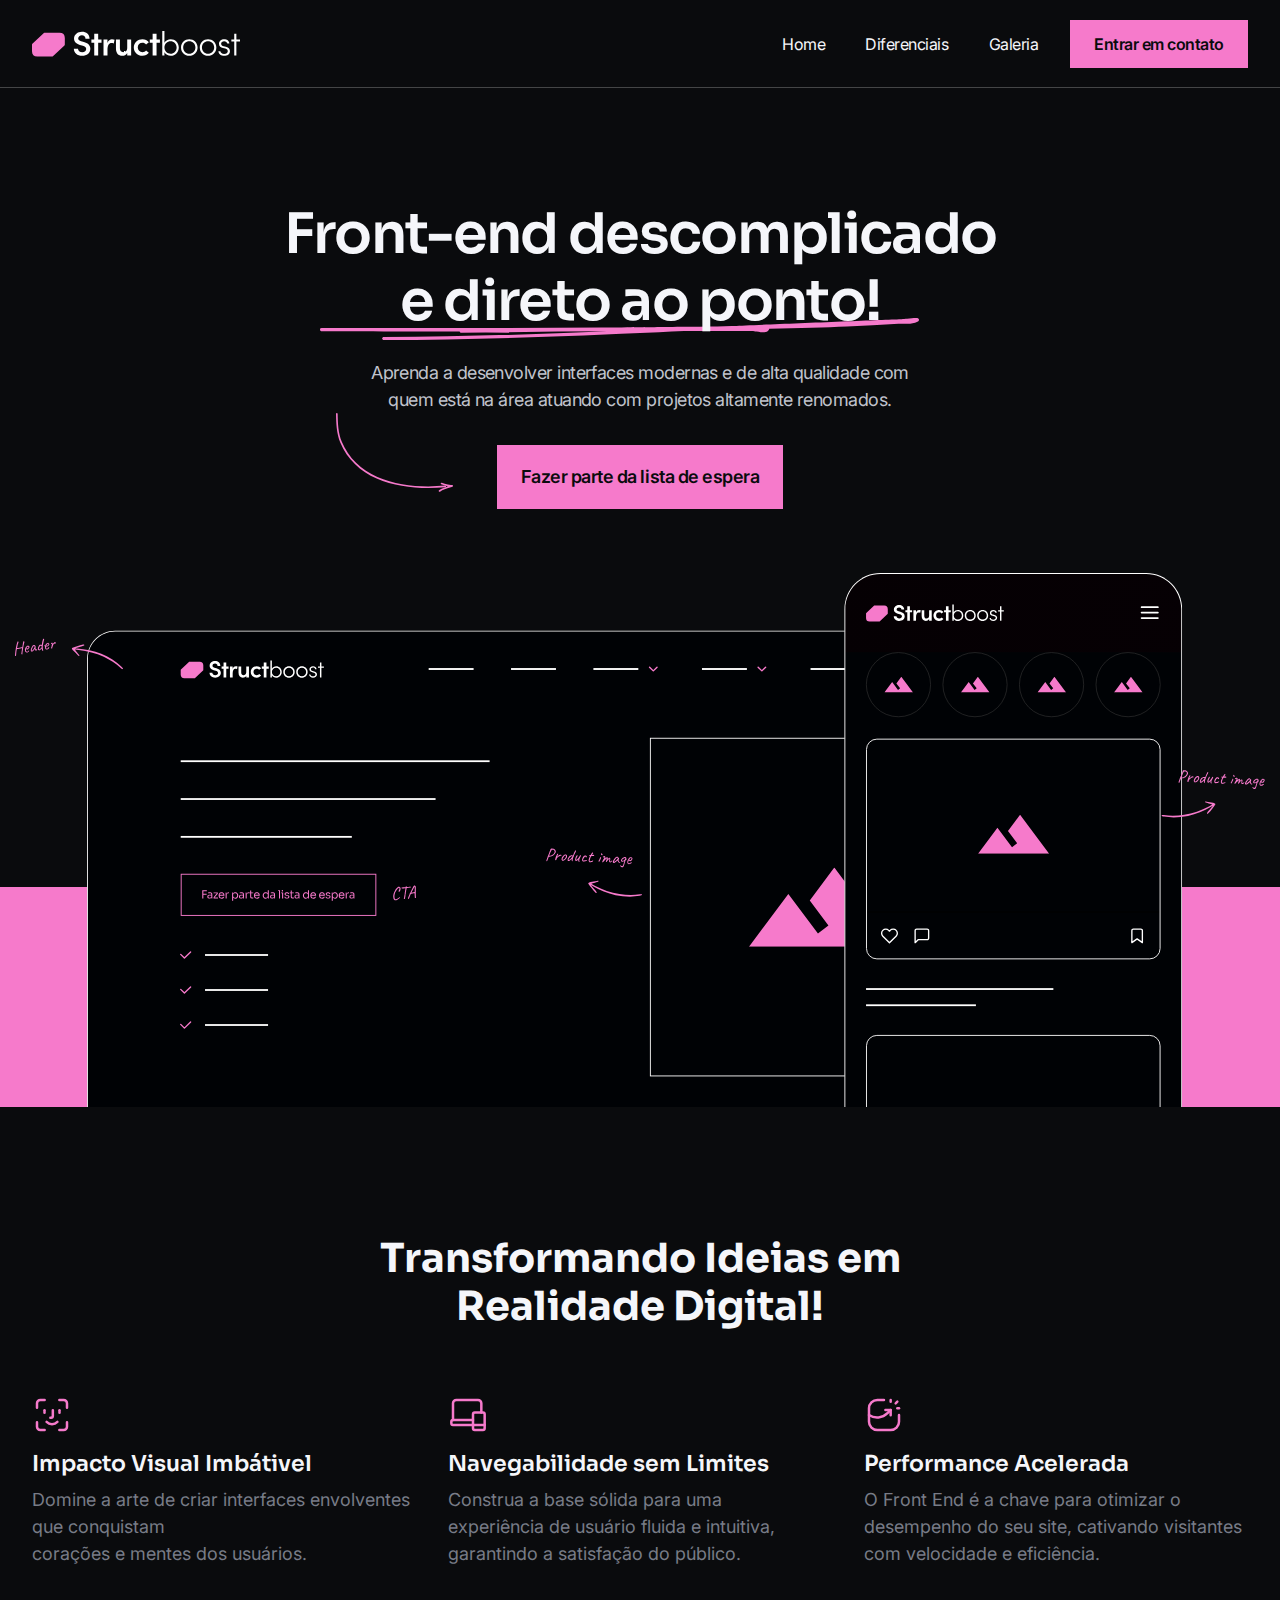
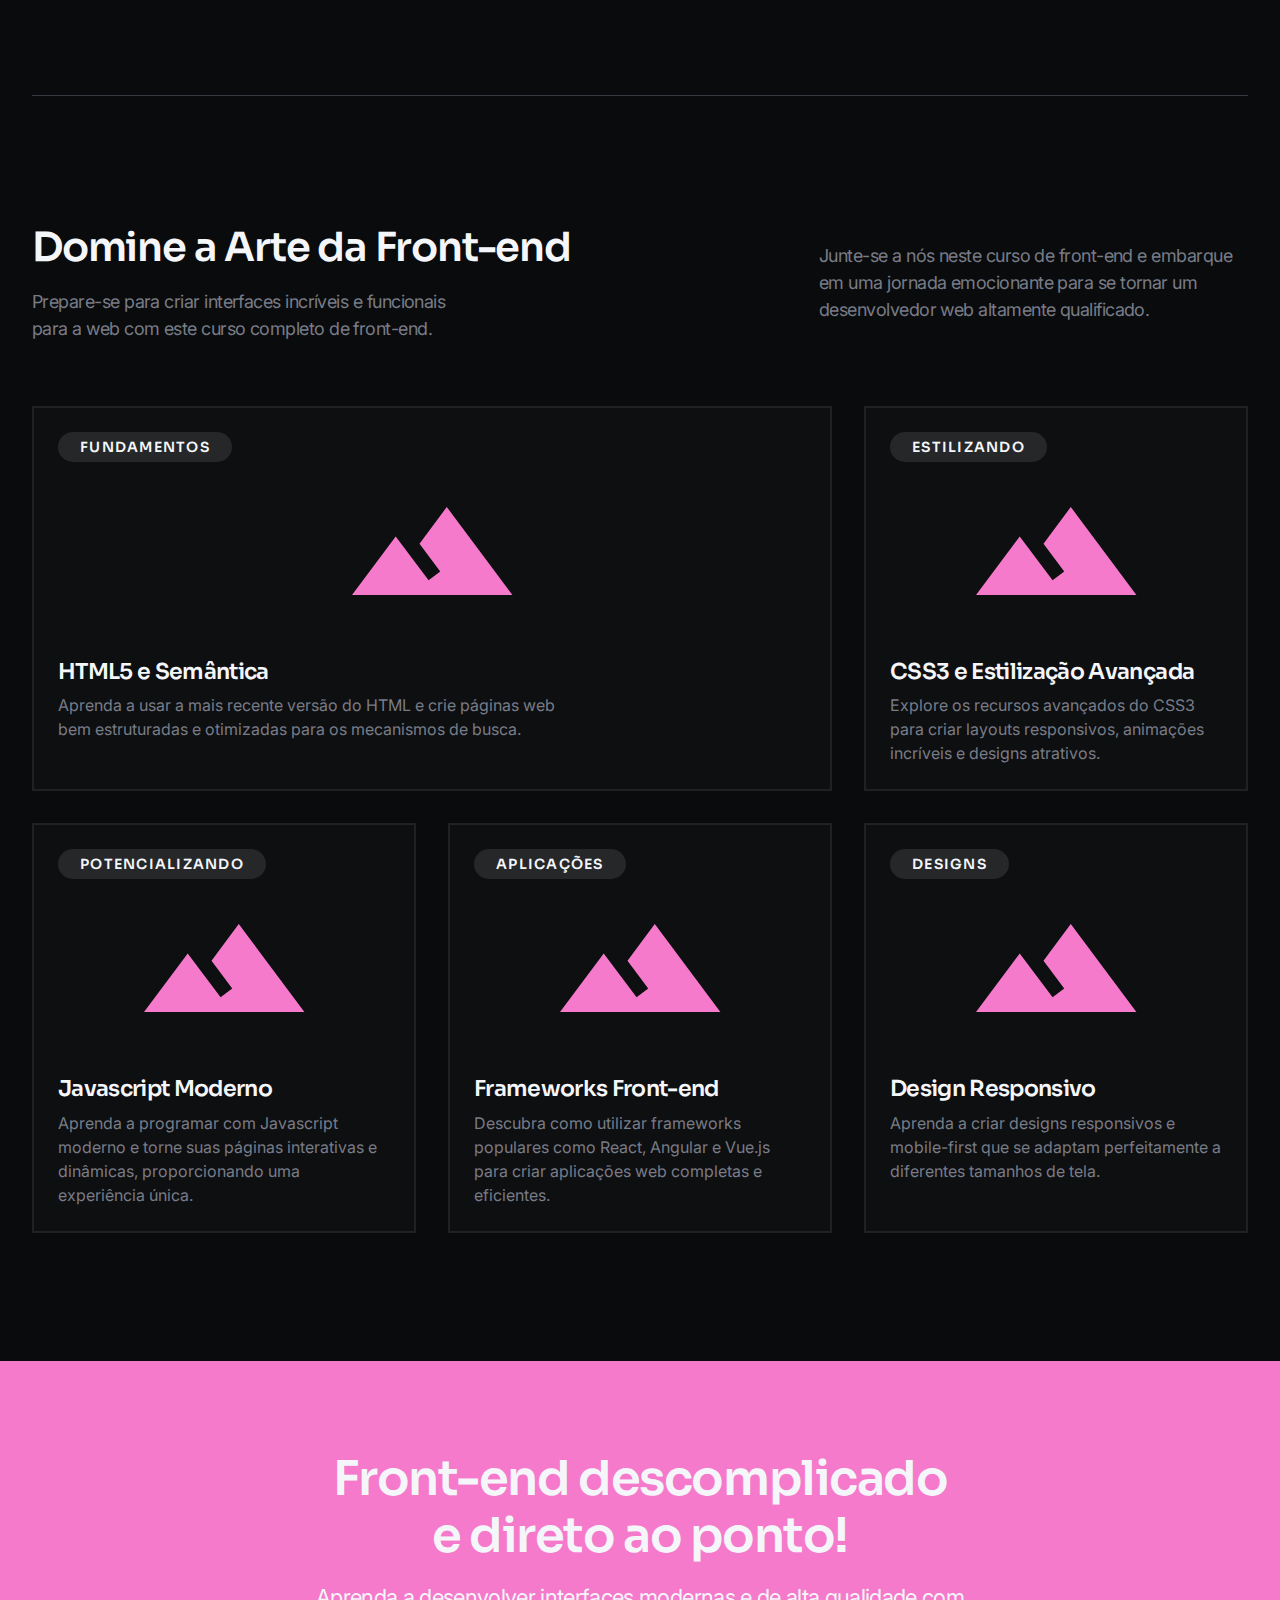
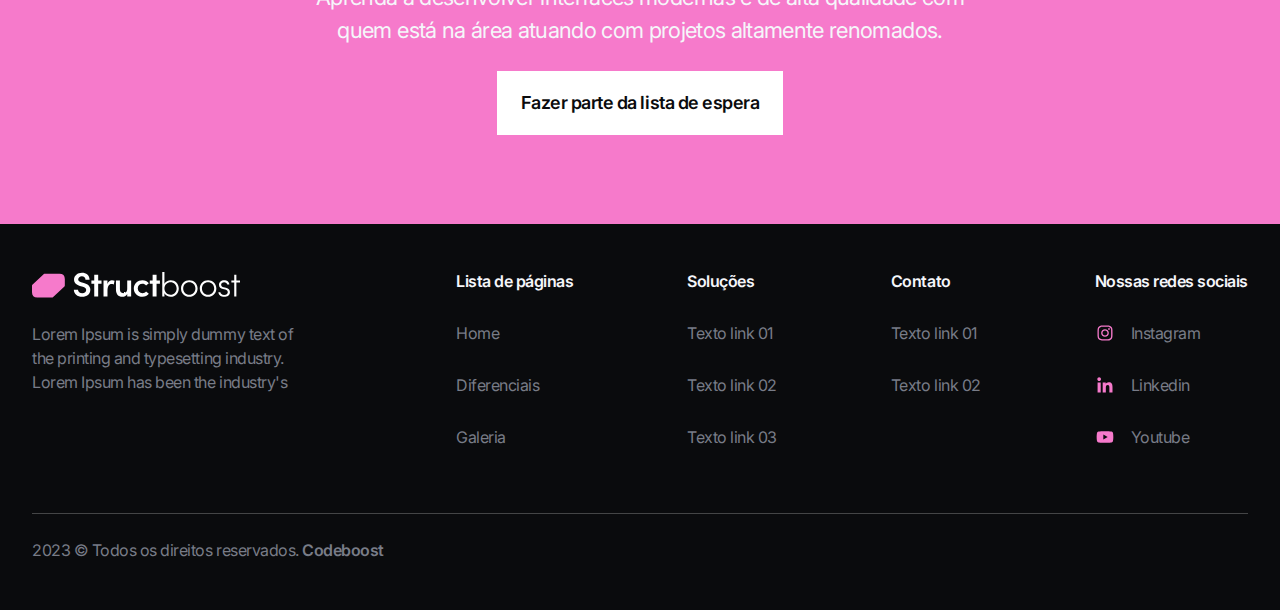
==== commit 20fbcfe2: "footer responsivo" ====
--- a/index.html
+++ b/index.html
@@ -215,7 +215,7 @@
         </button>
       </div>
     </section>
-    <footer class="hide">
+    <footer>
       <div class="container">
         <div class="main-area">
           <div class="left">
--- a/css/main.css
+++ b/css/main.css
@@ -303,8 +303,8 @@
     grid-column: span 3;
   }
 
-  footer {
-    display: none;
+  footer .main-area .right {
+    max-width: 66.2rem;
   }
 }
 
@@ -337,6 +337,26 @@
   .s-art-front .title-text .left p {
     max-width: 100%;
     margin-top: 8px;
+  }
+
+  footer .main-area {
+    flex-direction: column;
+    gap: 4rem;
+  }
+
+  footer .main-area .left {
+    max-width: 100%;
+    text-align: center;
+    /* flex-grow: 1; NAO FUNCIONA POR CAUSA DA DIRECTION COLUMN*/
+  }
+
+  footer .main-area .left img {
+    margin: 0 auto;
+  }
+
+  footer .main-area .right {
+    max-width: 100%;
+    width: 100%;
   }
 }
 
@@ -476,4 +496,44 @@
 
     max-width: 321px;
   }
-}
+
+  footer .main-area {
+    gap: 4.8rem;
+    padding-bottom: 4.8rem;
+  }
+
+  footer .main-area .right {
+    flex-direction: column;
+    align-items: center;
+    gap: 4.8rem;
+  }
+
+  footer .main-area .item-nav a {
+    justify-content: center;
+  }
+
+  footer .main-area .item-nav h6 {
+    text-align: center;
+  }
+
+  footer .main-area .item-nav:last-child {
+    width: 100%;
+  }
+
+  footer .main-area .item-nav:last-child ul {
+    /* max-width: 100%; */
+    display: flex;
+    gap: 12px;
+    margin-bottom: 0;
+  }
+
+  footer .main-area .item-nav:last-child ul li {
+    margin-bottom: 0;
+    flex-grow: 1;
+  }
+
+  footer .copy {
+    text-align: center;
+    font-size: 1.4rem;
+  }
+}
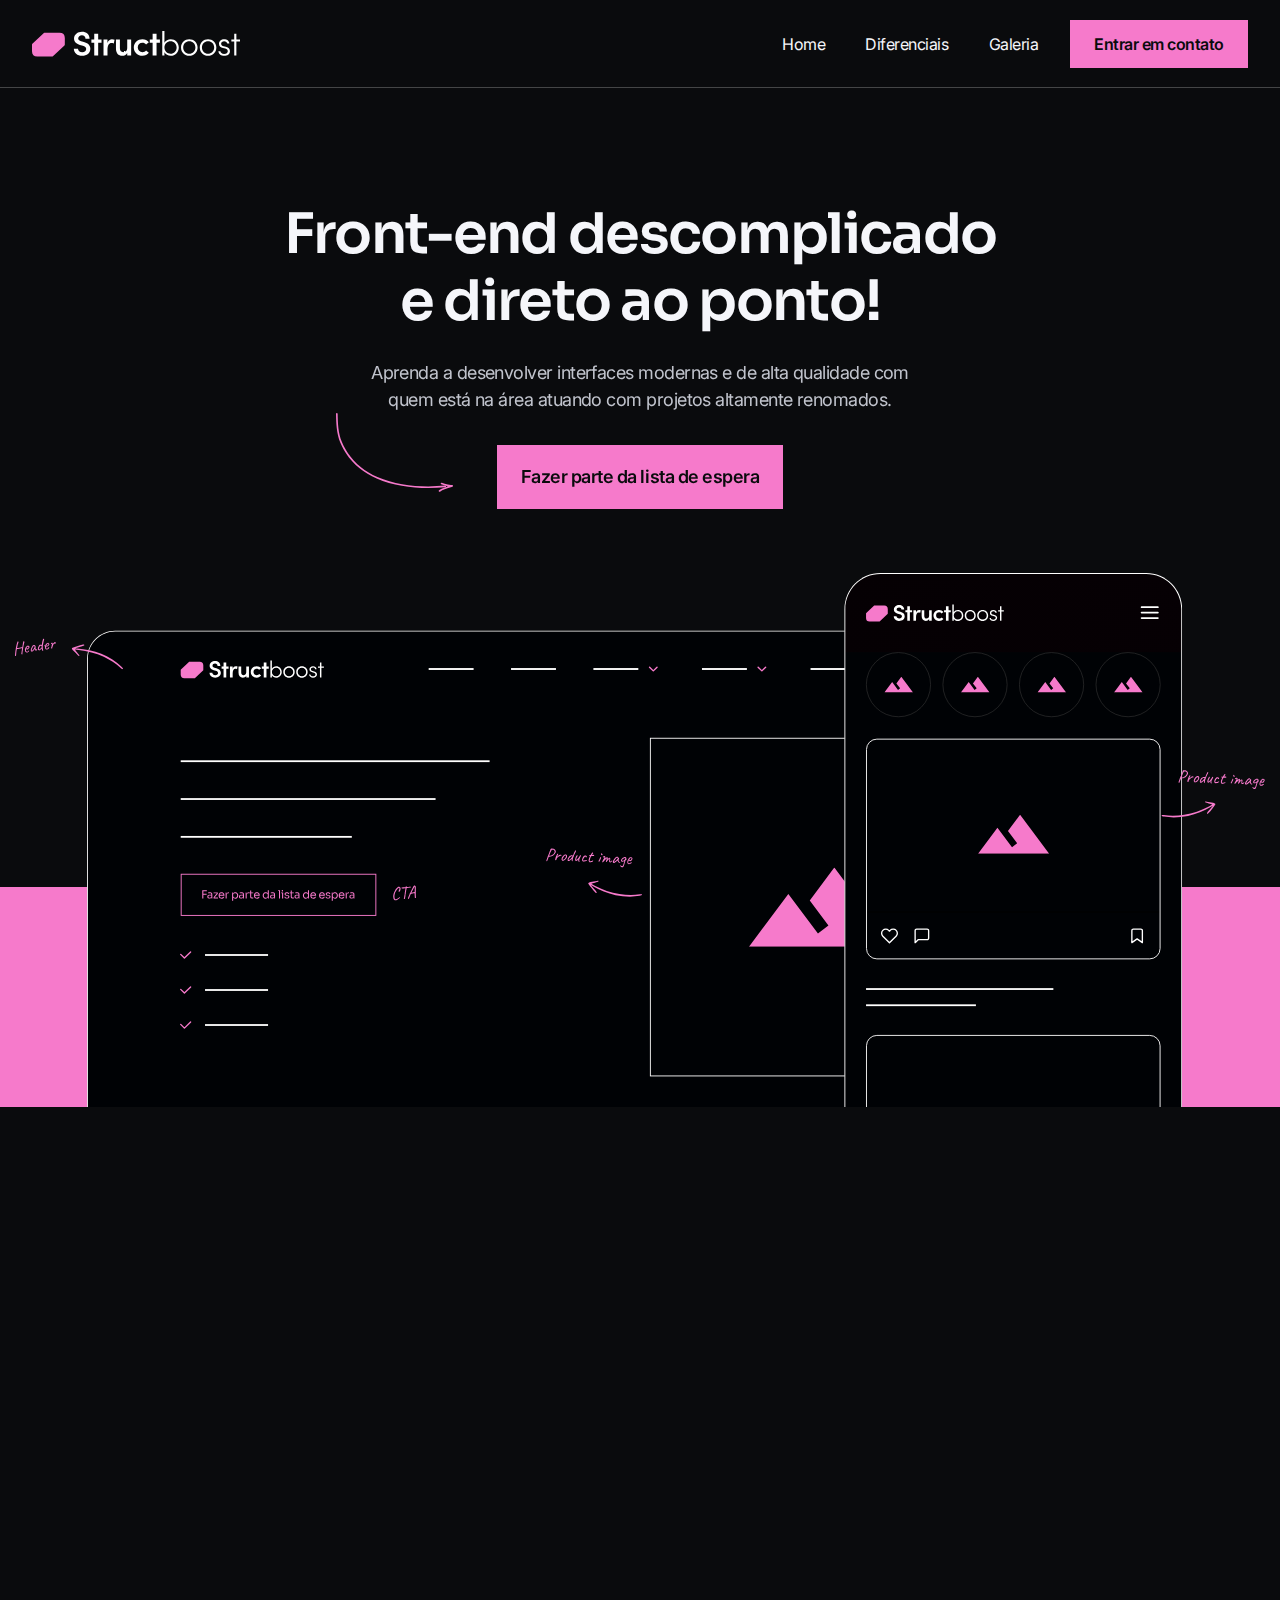
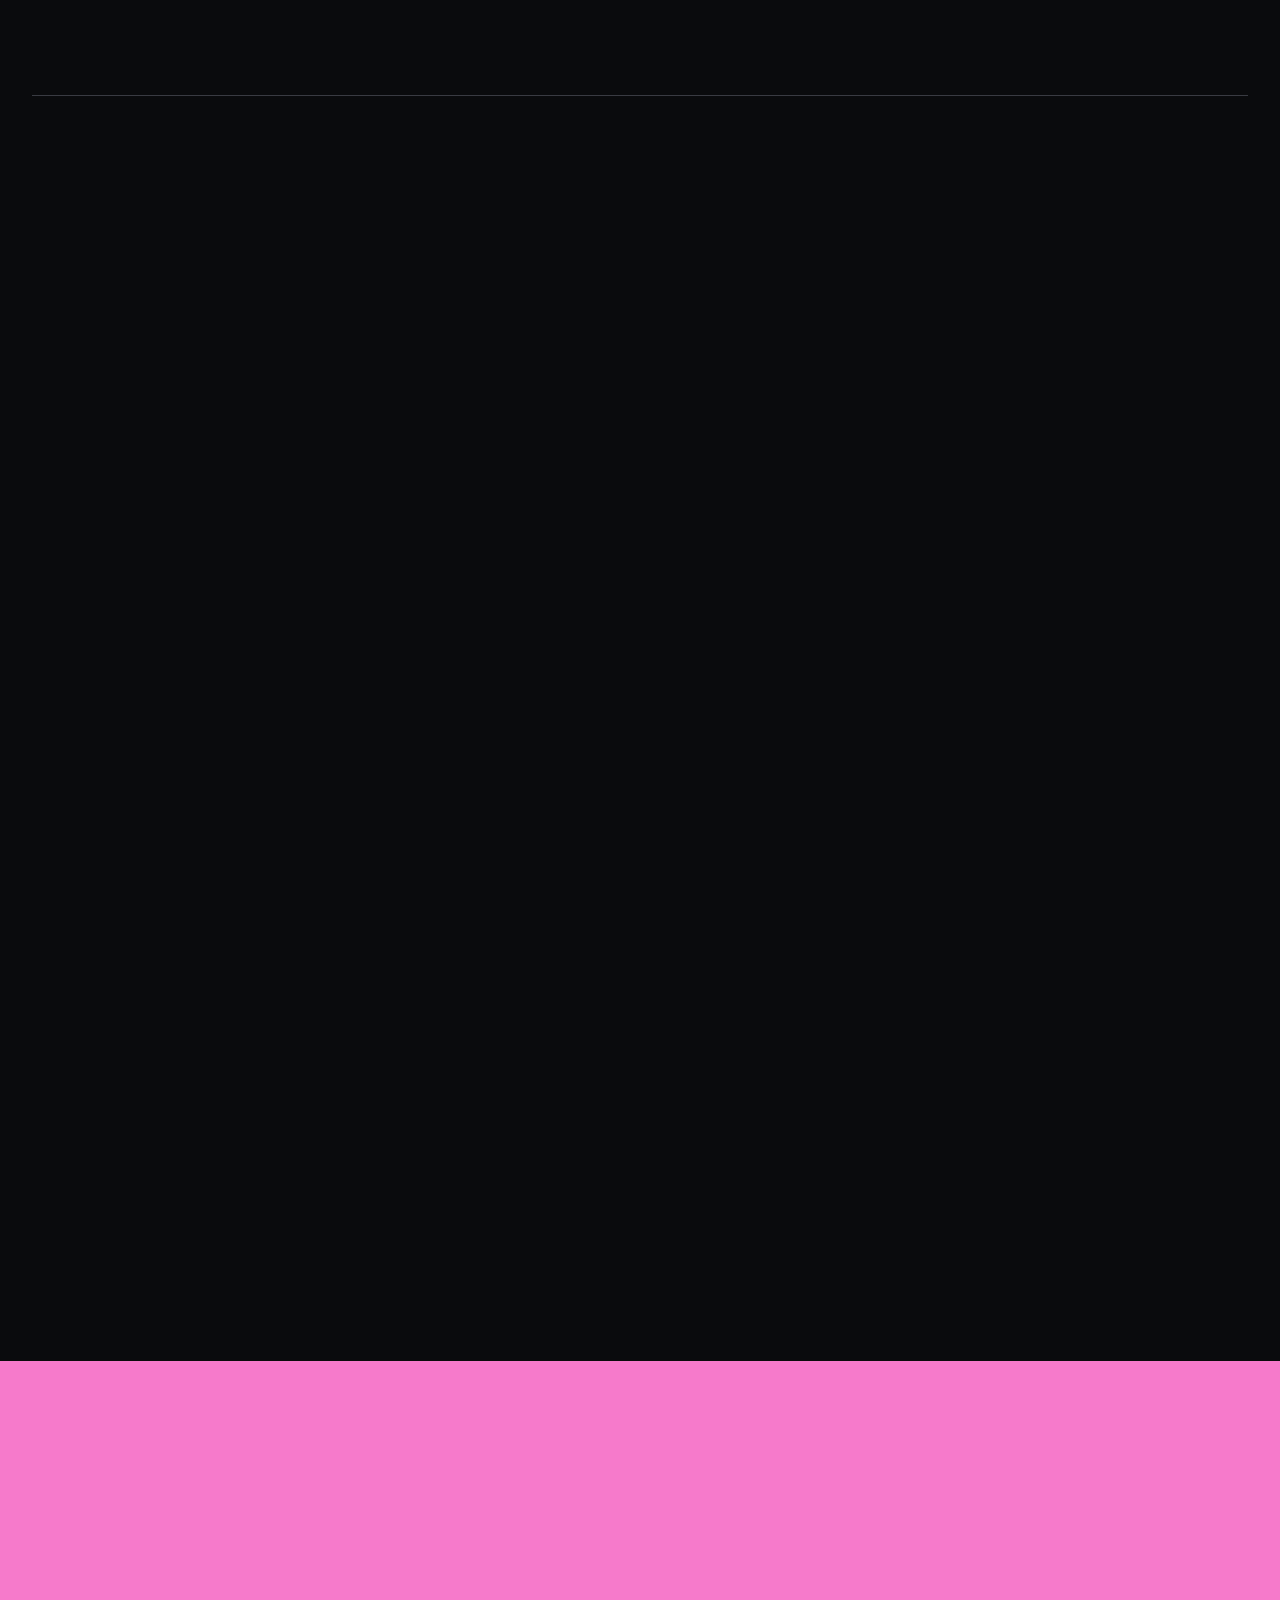
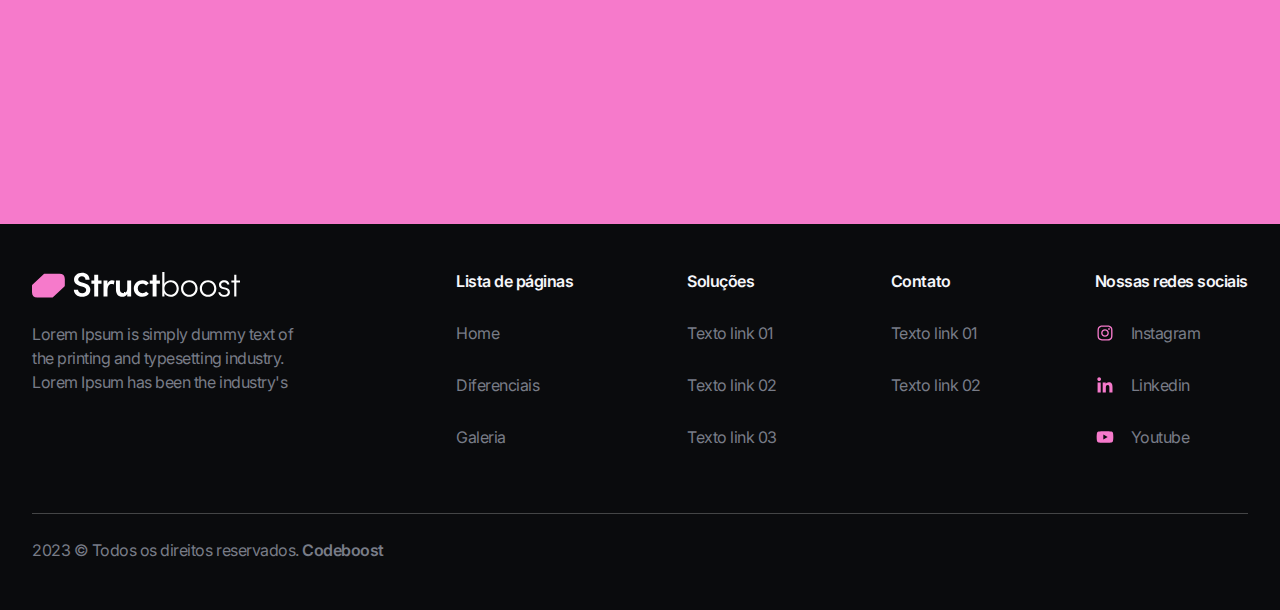
==== commit da4728fa: "including anmations with keyframes css and aos lib" ====
--- a/index.html
+++ b/index.html
@@ -15,6 +15,7 @@
       href="https://fonts.googleapis.com/css2?family=Inter:wght@100..900&display=swap"
       rel="stylesheet"
     />
+    <link href="https://unpkg.com/aos@2.3.1/dist/aos.css" rel="stylesheet" />
     <link rel="stylesheet" href="css/main.css" />
     <link rel="stylesheet" href="css/components.css" />
     <link rel="stylesheet" href="css/grid.css" />
@@ -44,7 +45,7 @@
     </header>
     <section class="s-hero">
       <div class="container">
-        <div class="text">
+        <div class="text" data-aos="fade-right">
           <h1>Front-end descomplicado e direto ao ponto!</h1>
           <p>
             Aprenda a desenvolver interfaces modernas e de alta qualidade com
@@ -58,6 +59,8 @@
         src="imgs/hero-ilustration.svg"
         alt="Ilustra Hero Imagem"
         class="ilustra"
+        data-aos="fade-up"
+        data-aos-delay="200"
       />
       <img
         src="imgs/hero-mobile.svg"
@@ -67,9 +70,11 @@
     </section>
     <section class="s-digital">
       <div class="container">
-        <h3>Transformando Ideias em Realidade Digital!</h3>
+        <h3 data-aos="fade-right">
+          Transformando Ideias em Realidade Digital!
+        </h3>
         <ul>
-          <li>
+          <li data-aos="fade-right">
             <div class="item-digital">
               <div class="icon">
                 <img src="imgs/icon-impacto.svg" alt="icon" />
@@ -84,7 +89,7 @@
               </div>
             </div>
           </li>
-          <li>
+          <li data-aos="fade-up">
             <div class="item-digital">
               <div class="icon">
                 <img src="imgs/icon-nav.svg" alt="icon" />
@@ -99,7 +104,7 @@
               </div>
             </div>
           </li>
-          <li>
+          <li data-aos="fade-left">
             <div class="item-digital">
               <div class="icon">
                 <img src="imgs/icon-perfomance.svg" alt="icon" />
@@ -119,14 +124,14 @@
     <section class="s-art-front">
       <div class="container">
         <div class="title-text">
-          <div class="left">
+          <div class="left" data-aos="fade-right">
             <h3>Domine a Arte da Front-end</h3>
             <p>
               Prepare-se para criar interfaces incríveis e funcionais para a web
               com este curso completo de front-end.
             </p>
           </div>
-          <div class="right">
+          <div class="right" data-aos="fade-left">
             <p>
               Junte-se a nós neste curso de front-end e embarque em uma jornada
               emocionante para se tornar um desenvolvedor web altamente
@@ -135,7 +140,7 @@
           </div>
         </div>
         <div class="all">
-          <div class="card-post">
+          <div class="card-post" data-aos="flip-left">
             <span class="tag">Fundamentos</span>
             <div class="image">
               <img src="imgs/post-image.svg" alt="" />
@@ -148,7 +153,7 @@
               </p>
             </div>
           </div>
-          <div class="card-post">
+          <div class="card-post" data-aos="flip-left">
             <span class="tag">Estilizando</span>
             <div class="image">
               <img src="imgs/post-image.svg" alt="" />
@@ -161,7 +166,7 @@
               </p>
             </div>
           </div>
-          <div class="card-post">
+          <div class="card-post" data-aos="flip-left">
             <span class="tag">Potencializando</span>
             <div class="image">
               <img src="imgs/post-image.svg" alt="" />
@@ -174,7 +179,7 @@
               </p>
             </div>
           </div>
-          <div class="card-post">
+          <div class="card-post" data-aos="flip-left">
             <span class="tag">Aplicações</span>
             <div class="image">
               <img src="imgs/post-image.svg" alt="" />
@@ -187,7 +192,7 @@
               </p>
             </div>
           </div>
-          <div class="card-post">
+          <div class="card-post" data-aos="flip-left">
             <span class="tag">Designs</span>
             <div class="image">
               <img src="imgs/post-image.svg" alt="" />
@@ -204,7 +209,7 @@
       </div>
     </section>
     <section class="s-newsletter">
-      <div class="container">
+      <div class="container" data-aos="zoom-out">
         <h2>Front-end descomplicado e direto ao ponto!</h2>
         <p>
           Aprenda a desenvolver interfaces modernas e de alta qualidade com quem
@@ -280,5 +285,12 @@
         </p>
       </div>
     </footer>
+    <script src="https://unpkg.com/aos@2.3.1/dist/aos.js"></script>
+    <script>
+      AOS.init({
+        duration: 1000,
+        disable: "mobile",
+      });
+    </script>
   </body>
 </html>
--- a/css/main.css
+++ b/css/main.css
@@ -80,14 +80,24 @@
 
 .s-hero .text h1::before {
   content: "";
-  width: 100%;
+  width: 0%;
   max-width: 59.9rem;
   height: 2.2rem;
   position: absolute;
   left: 3.9rem;
   bottom: -5px;
-  background: url("../imgs/strokes.svg") no-repeat center center;
+  background: url("../imgs/strokes.svg") no-repeat left center;
   z-index: -1;
+  animation: drawLine 1s 0.5s ease-in forwards;
+}
+
+@keyframes drawLine {
+  from {
+    width: 0%;
+  }
+  to {
+    width: 100%;
+  }
 }
 
 .s-hero .text p {
@@ -102,6 +112,19 @@
   position: absolute;
   left: 5.5rem;
   bottom: 1.7rem;
+  animation: floating 3s ease-in-out infinite;
+}
+
+@keyframes floating {
+  0% {
+    transform: translateX(0px);
+  }
+  50% {
+    transform: translateX(15px);
+  }
+  100% {
+    transform: translateX(0px);
+  }
 }
 
 .s-hero .ilustra {
